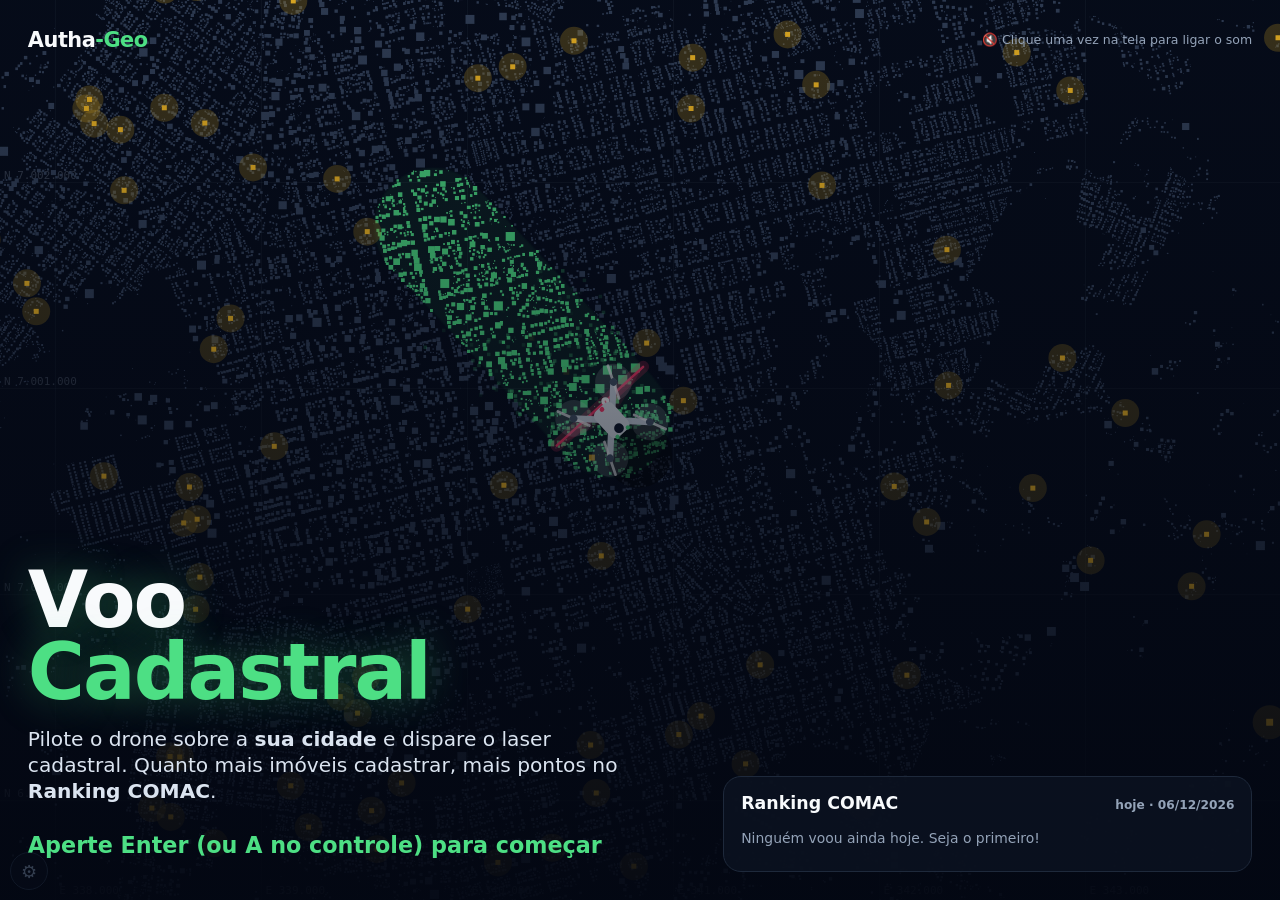
==== index.html @ e4751bc2 "Voo Cadastral: jogo de drone para a COMAC-SC 2026 Jogo de navegador (gamepad, teclado e toque) em qu" ====
<!doctype html>
<html lang="pt-BR">
<head>
<meta charset="utf-8">
<meta name="viewport" content="width=device-width, initial-scale=1, viewport-fit=cover, user-scalable=no">
<meta name="theme-color" content="#030712">
<title>Voo Cadastral · Autha-Geo</title>
<link rel="stylesheet" href="estilo.css">
</head>
<body>
<canvas id="tela"></canvas>

<!-- 1. tela inicial (com voo de demonstração ao fundo) -->
<section class="tela ativa" id="tela-inicio">
  <div class="inicio-topo">
    <div class="marca">Autha<span>-Geo</span></div>
    <div class="som-aviso" id="som-aviso">🔇 Clique uma vez na tela para ligar o som</div>
  </div>
  <div class="inicio-meio">
    <div>
      <h1 class="titulo-jogo">Voo<span>Cadastral</span></h1>
      <p class="sub-jogo">Pilote o drone sobre a <b>sua cidade</b> e dispare o laser cadastral. Quanto mais imóveis cadastrar, mais pontos no <b>Ranking COMAC</b>.</p>
      <div class="cta" id="cta-inicio">Aperte A para começar</div>
      <div class="premio" id="premio-inicio"></div>
    </div>
    <div class="ranking" id="ranking-inicio"></div>
  </div>
</section>

<!-- 2. escolher a cidade -->
<section class="tela vidro" id="tela-cidade">
  <div class="caixa">
    <h2>Qual é a sua cidade?</h2>
    <input class="busca" id="busca" placeholder="Digite o nome do município" autocomplete="off" spellcheck="false">
    <ul class="lista-cidades" id="lista-cidades"></ul>
    <div class="dica">Os 295 municípios de SC, com as edificações vistas por satélite. <span class="tecla">↑ ↓</span> escolhe · <span class="tecla">Enter</span> ou <span class="tecla">A</span> confirma · <span class="tecla">Esc</span> volta</div>
  </div>
</section>

<!-- 3. HUD do voo -->
<div id="hud">
  <div class="hud-topo">
    <div class="hud-bloco hud-esq">
      <div id="hud-cidade">—</div>
      <div class="hud-rot">imóveis cadastrados</div>
      <div class="hud-num verde" id="hud-imoveis">0</div>
      <div class="barra"><i id="hud-pct-barra" style="width:0%"></i></div>
      <div class="hud-rot" id="hud-pct">0% da área de voo</div>
    </div>
    <div class="hud-bloco bateria" id="hud-bateria">
      <div class="hud-rot">bateria</div>
      <div class="hud-num" id="hud-tempo">60</div>
      <div class="barra"><i id="hud-bateria-barra"></i></div>
    </div>
    <div class="hud-bloco hud-dir">
      <div class="hud-rot">pontos</div>
      <div class="hud-num" id="hud-pontos">0</div>
      <div id="hud-combo">COMBO ×2</div>
    </div>
  </div>
  <div id="hud-msg"><div class="m1"></div><div class="m2"></div><div class="m3"></div></div>
  <div id="hud-ajuda"></div>
  <div id="contagem"></div>
  <div class="hud-baixo"><div id="hud-coord"></div></div>
  <canvas id="minimapa" width="220" height="220"></canvas>
  <button id="btn-turbo">TURBO</button>
</div>
<div id="joy"><i></i></div>

<div id="pausa">
  <h2>Pausa</h2>
  <div class="botoes">
    <button class="btn btn-pri" data-acao="continuar">Continuar <span class="tecla">A</span></button>
    <button class="btn" data-acao="sair">Sair do voo <span class="tecla">B</span></button>
  </div>
</div>

<!-- 4. resultado -->
<section class="tela vidro" id="tela-fim">
  <div class="fim">
    <div>
      <h1 id="fim-titulo">Missão cumprida!</h1>
      <p class="resumo" id="fim-resumo"></p>
      <p class="piada" id="fim-piada"></p>
      <div class="placar" id="fim-placar"></div>
    </div>
    <div class="cartao-iptu" id="fim-iptu"></div>
    <div class="botoes">
      <button class="btn btn-pri" data-acao="ficha">Entrar no ranking e receber o relatório <span class="tecla">A</span></button>
      <button class="btn" data-acao="de-novo">Voar de novo <span class="tecla">Y</span></button>
      <button class="btn" data-acao="outra-cidade">Outra cidade <span class="tecla">X</span></button>
    </div>
  </div>
</section>

<!-- 5. ficha (ranking + relatório) -->
<section class="tela vidro" id="tela-ficha">
  <form class="ficha" id="ficha" autocomplete="off" onsubmit="return false">
    <h2>Ranking COMAC + relatório do IPTU</h2>
    <p class="sub" id="ficha-sub"></p>
    <p class="dica-equipe">Equipe: antes de salvar, peça também o contato do <u>tributos</u> e do <u>engenheiro</u> da prefeitura.</p>
    <div class="grade-ficha">
      <div class="campo" id="c-nome"><label>Nome (aparece no ranking) *</label><input id="f-nome" maxlength="40"></div>
      <div class="campo" id="c-whats"><label>WhatsApp * <small>com DDD</small></label><input id="f-whats" inputmode="tel" placeholder="(49) 99999-9999"></div>
      <div class="cheia"><span class="grupo-titulo">Cargo</span><div class="chips" id="f-cargo"></div></div>
      <div class="bloco"><span class="grupo-titulo">Contato do setor de tributos</span>
        <div class="campo"><input id="f-trib-nome" placeholder="Nome"></div>
        <div class="campo"><input id="f-trib-whats" placeholder="WhatsApp" inputmode="tel"></div></div>
      <div class="bloco"><span class="grupo-titulo">Contato do engenheiro</span>
        <div class="campo"><input id="f-eng-nome" placeholder="Nome"></div>
        <div class="campo"><input id="f-eng-whats" placeholder="WhatsApp" inputmode="tel"></div></div>
      <label class="consent" id="c-consent"><input type="checkbox" id="f-consent">
        <span>Autorizo a Autha a me enviar o relatório e a entrar em contato comigo e com os contatos acima sobre o Autha-Geo. Os dados ficam só com a Autha. *</span></label>
    </div>
    <div id="ficha-erro"></div>
    <div class="botoes">
      <button class="btn btn-pri" data-acao="salvar-ficha">Salvar e ver o ranking <span class="tecla">Enter</span></button>
      <button class="btn" data-acao="voltar-fim">Voltar <span class="tecla">Esc</span></button>
    </div>
  </form>
</section>

<!-- 6. ranking final -->
<section class="tela vidro" id="tela-ranking">
  <div class="final">
    <h2 id="final-titulo">Você está no ranking!</h2>
    <p id="final-texto"></p>
    <div class="ranking" id="ranking-final"></div>
    <div class="botoes"><button class="btn btn-pri" data-acao="inicio">Próximo piloto <span class="tecla">A</span></button></div>
  </div>
</section>

<div id="carregando">Carregando o mapa…</div>

<!-- painel da equipe: ⚙ ou Ctrl+E -->
<button id="btn-equipe" title="Área da equipe (Ctrl+E)">⚙</button>
<div id="equipe"><div class="equipe-caixa" id="equipe-caixa"></div></div>

<script src="dados/municipios.js"></script>
<script src="dados/iptu.js"></script>
<script src="jogo.js"></script>
</body>
</html>
---- estilo.css ----
:root {
  --fundo: #030712;
  --painel: #0b1220;
  --painel2: #111a2c;
  --linha: #1e293b;
  --verde: #4ddf84;
  --menta: #5cd7b3;
  --laser: #ff3b6b;
  --ouro: #fbbf24;
  --branco: #f8fafc;
  --cinza: #94a3b8;
  --cinza2: #64748b;
  --erro: #f87171;
  --raio: 18px;
  --u: clamp(10px, 1.05vmin + 0.35vw, 22px); /* unidade base: TV grande, celular pequeno */
}
* { box-sizing: border-box; }
html, body { margin: 0; height: 100%; background: var(--fundo); color: var(--branco); overflow: hidden;
  font-family: "Segoe UI", system-ui, -apple-system, Roboto, Arial, sans-serif; -webkit-tap-highlight-color: transparent; }
body { user-select: none; touch-action: none; }
input, select, button { font: inherit; }
b { font-weight: 800; }
.verde { color: var(--verde); }
.ouro { color: var(--ouro); }
.cinza { color: var(--cinza); }
.oculto { display: none !important; }

#tela { position: fixed; inset: 0; width: 100%; height: 100%; display: block; }

/* ---------- camadas de tela ---------- */
.tela { position: fixed; inset: 0; display: none; padding: calc(var(--u) * 2); overflow: auto; touch-action: pan-y; }
.tela.ativa { display: flex; }
.tela.centro { align-items: center; justify-content: center; }
.vidro { background: rgba(3, 7, 18, 0.78); backdrop-filter: blur(6px); }

.marca { font-weight: 900; font-size: calc(var(--u) * 1.5); letter-spacing: -0.5px; }
.marca span { color: var(--verde); }

.btn { border: 2px solid var(--linha); background: var(--painel2); color: var(--branco); border-radius: 999px;
  padding: calc(var(--u) * 0.75) calc(var(--u) * 1.6); font-size: calc(var(--u) * 1.15); font-weight: 700; cursor: pointer;
  display: inline-flex; align-items: center; gap: 0.6em; transition: transform .12s, border-color .12s, background .12s; }
.btn:hover, .btn.foco { border-color: var(--verde); transform: translateY(-2px); }
.btn.foco { box-shadow: 0 0 0 4px rgba(77, 223, 132, .35); }
.btn-pri { background: var(--verde); border-color: var(--verde); color: #04120a; }
.btn-pri:hover, .btn-pri.foco { background: #6ff0a0; }
.btn small, .tecla { font-size: .72em; font-weight: 800; border-radius: 6px; padding: .1em .45em; background: rgba(0,0,0,.25); }
.btn:not(.btn-pri) .tecla { background: rgba(255,255,255,.08); }
.botoes { display: flex; flex-wrap: wrap; gap: var(--u); justify-content: center; }

/* ---------- início ---------- */
#tela-inicio { flex-direction: column; justify-content: space-between; background: linear-gradient(180deg, rgba(3,7,18,.15), rgba(3,7,18,.55) 55%, rgba(3,7,18,.92)); }
.inicio-topo { display: flex; justify-content: space-between; align-items: center; }
.inicio-meio { display: grid; grid-template-columns: 1.25fr 1fr; gap: calc(var(--u) * 2.5); align-items: end; }
.titulo-jogo { font-size: calc(var(--u) * 5.6); font-weight: 900; line-height: .92; letter-spacing: -2px; margin: 0;
  text-shadow: 0 0 40px rgba(77,223,132,.35); }
.titulo-jogo span { color: var(--verde); display: block; }
.sub-jogo { font-size: calc(var(--u) * 1.45); color: #dbe4f0; max-width: 30em; margin: calc(var(--u) * 1.2) 0 calc(var(--u) * 2); line-height: 1.3; }
.cta { font-size: calc(var(--u) * 1.6); font-weight: 800; color: var(--verde); animation: pulsa 1.4s ease-in-out infinite; }
@keyframes pulsa { 50% { opacity: .45; } }
.premio { margin-top: var(--u); font-size: calc(var(--u) * 1.1); color: var(--ouro); font-weight: 700; }
.som-aviso { font-size: calc(var(--u) * .9); color: var(--cinza); }

.ranking { background: rgba(11, 18, 32, .86); border: 1px solid var(--linha); border-radius: var(--raio); padding: calc(var(--u) * 1.2); }
.ranking h3 { margin: 0 0 calc(var(--u) * .6); font-size: calc(var(--u) * 1.25); display: flex; justify-content: space-between; align-items: baseline; }
.ranking h3 small { color: var(--cinza); font-weight: 600; font-size: .7em; }
.ranking ol { list-style: none; margin: 0; padding: 0; }
.ranking li { display: grid; grid-template-columns: 2.2em 1fr auto; gap: .6em; align-items: center; padding: .42em .2em;
  border-top: 1px solid var(--linha); font-size: calc(var(--u) * 1.02); }
.ranking li:first-child { border-top: 0; }
.ranking li .pos { font-weight: 900; color: var(--cinza); text-align: center; }
.ranking li:nth-child(1) .pos { color: var(--ouro); }
.ranking li .quem b { display: block; white-space: nowrap; overflow: hidden; text-overflow: ellipsis; }
.ranking li .quem small { color: var(--cinza); }
.ranking li .pts { font-weight: 900; color: var(--verde); font-variant-numeric: tabular-nums; }
.ranking li.eu { background: rgba(77,223,132,.12); border-radius: 10px; }
.ranking .vazio { color: var(--cinza); font-size: calc(var(--u) * 1); padding: .6em 0; }

/* ---------- escolher cidade ---------- */
#tela-cidade { flex-direction: column; align-items: center; justify-content: flex-start; padding-top: 8vh; }
.caixa { width: min(100%, 52em); background: rgba(11, 18, 32, .92); border: 1px solid var(--linha); border-radius: var(--raio);
  padding: calc(var(--u) * 1.8); }
.caixa h2 { margin: 0 0 var(--u); font-size: calc(var(--u) * 2.2); }
.busca { width: 100%; font-size: calc(var(--u) * 1.8); padding: .45em .7em; border-radius: 14px; border: 2px solid var(--verde);
  background: var(--fundo); color: var(--branco); outline: none; }
.lista-cidades { list-style: none; padding: 0; margin: var(--u) 0 0; }
.lista-cidades li { display: flex; justify-content: space-between; align-items: center; gap: 1em; padding: .55em .8em; border-radius: 12px;
  font-size: calc(var(--u) * 1.35); cursor: pointer; }
.lista-cidades li small { color: var(--cinza); font-size: .72em; }
.lista-cidades li.foco, .lista-cidades li:hover { background: rgba(77, 223, 132, .16); }
.lista-cidades li.foco { outline: 2px solid var(--verde); }
.dica { color: var(--cinza); font-size: calc(var(--u) * .95); margin-top: var(--u); }

/* ---------- HUD do voo ---------- */
#hud { position: fixed; inset: 0; pointer-events: none; display: none; }
#hud.ativo { display: block; }
.hud-topo { position: absolute; top: calc(var(--u) * .8); left: calc(var(--u) * .8); right: calc(var(--u) * .8);
  display: grid; grid-template-columns: 1fr auto 1fr; gap: var(--u); align-items: start; }
.hud-bloco { background: rgba(3, 7, 18, .72); border: 1px solid rgba(148,163,184,.18); border-radius: 14px; padding: .45em .8em; backdrop-filter: blur(4px); }
.hud-rot { font-size: calc(var(--u) * .78); color: var(--cinza); text-transform: uppercase; letter-spacing: .08em; font-weight: 700; }
.hud-num { font-size: calc(var(--u) * 2.1); font-weight: 900; font-variant-numeric: tabular-nums; line-height: 1.05; }
#hud-cidade { font-size: calc(var(--u) * 1.3); font-weight: 900; }
.hud-esq { justify-self: start; }
.hud-dir { justify-self: end; text-align: right; }
.bateria { justify-self: center; min-width: calc(var(--u) * 15); text-align: center; }
.barra { height: calc(var(--u) * .7); border-radius: 99px; background: rgba(148,163,184,.18); overflow: hidden; margin-top: .3em; }
.barra i { display: block; height: 100%; width: 100%; background: var(--verde); border-radius: 99px; transition: width .2s linear, background .3s; }
.bateria.baixa .barra i { background: var(--erro); }
.bateria.baixa .hud-num { color: var(--erro); animation: pulsa .5s infinite; }
#hud-combo { margin-top: .4em; font-size: calc(var(--u) * 1.5); font-weight: 900; color: var(--ouro); opacity: 0; transition: opacity .2s; }
#hud-combo.on { opacity: 1; }
.hud-baixo { position: absolute; left: calc(var(--u) * .8); bottom: calc(var(--u) * .8); }
#hud-coord { font-family: Consolas, "Cascadia Mono", monospace; font-size: calc(var(--u) * .8); color: var(--cinza); background: rgba(3,7,18,.6);
  padding: .3em .6em; border-radius: 8px; }
#hud-coord b { color: var(--verde); }
#minimapa { position: absolute; right: calc(var(--u) * .8); bottom: calc(var(--u) * .8); width: calc(var(--u) * 11); height: calc(var(--u) * 11);
  border-radius: 12px; border: 1px solid rgba(148,163,184,.3); background: rgba(3,7,18,.75); }
#hud-msg { position: absolute; left: 50%; top: 22%; transform: translate(-50%, -50%) scale(.9); text-align: center; opacity: 0;
  transition: opacity .25s, transform .25s; width: min(92vw, 34em); }
#hud-msg.on { opacity: 1; transform: translate(-50%, -50%) scale(1); }
#hud-msg .m1 { font-size: calc(var(--u) * 2.6); font-weight: 900; color: var(--verde); text-shadow: 0 0 30px rgba(77,223,132,.6), 0 2px 0 #000; }
#hud-msg .m2 { font-size: calc(var(--u) * 1.3); font-weight: 700; text-shadow: 0 2px 6px #000; margin-top: .2em; }
#hud-msg .m3 { display: inline-block; margin-top: .5em; font-size: calc(var(--u) * 1.2); font-weight: 900; color: #04120a; background: var(--ouro);
  padding: .2em .8em; border-radius: 99px; }
#hud-msg .m3:empty { display: none; }
#hud-ajuda { position: absolute; left: 50%; bottom: 14%; transform: translateX(-50%); font-size: calc(var(--u) * 1.15); font-weight: 700;
  background: rgba(3,7,18,.8); padding: .5em 1.1em; border-radius: 99px; border: 1px solid var(--linha); transition: opacity .5s; white-space: nowrap; }
#hud-ajuda.some { opacity: 0; }
#contagem { position: absolute; inset: 0; display: flex; align-items: center; justify-content: center; font-size: calc(var(--u) * 10);
  font-weight: 900; color: var(--verde); text-shadow: 0 0 50px rgba(77,223,132,.7); }

/* controles de toque */
#joy { position: fixed; width: 130px; height: 130px; margin: -65px 0 0 -65px; border-radius: 50%; border: 2px solid rgba(248,250,252,.35);
  background: rgba(248,250,252,.06); pointer-events: none; display: none; }
#joy i { position: absolute; left: 50%; top: 50%; width: 58px; height: 58px; margin: -29px 0 0 -29px; border-radius: 50%; background: rgba(77,223,132,.75); }
#btn-turbo { position: fixed; right: calc(var(--u) * 1.2); bottom: calc(var(--u) * 13); width: 88px; height: 88px; border-radius: 50%;
  border: 3px solid var(--ouro); background: rgba(251,191,36,.18); color: var(--ouro); font-weight: 900; font-size: 15px; display: none; pointer-events: auto; }
body.toque #hud.ativo #btn-turbo { display: block; }

/* pausa */
#pausa { position: fixed; inset: 0; display: none; align-items: center; justify-content: center; flex-direction: column; gap: calc(var(--u) * 1.5);
  background: rgba(3,7,18,.8); }
#pausa.ativo { display: flex; }
#pausa h2 { font-size: calc(var(--u) * 3.5); margin: 0; }

/* ---------- fim ---------- */
#tela-fim, #tela-ficha, #tela-ranking { align-items: flex-start; justify-content: center; }
.fim { width: min(100%, 92em); display: grid; grid-template-columns: 1fr 1fr; gap: calc(var(--u) * 1.6); margin: auto 0; }
.fim h1 { font-size: calc(var(--u) * 3.6); margin: 0; line-height: 1; letter-spacing: -1px; }
.fim .resumo { font-size: calc(var(--u) * 1.5); margin: calc(var(--u) * .8) 0 calc(var(--u) * 1.2); line-height: 1.3; }
.fim .piada { color: var(--cinza); font-size: calc(var(--u) * 1.05); margin: 0 0 var(--u); }
.placar { display: grid; grid-template-columns: repeat(2, 1fr); gap: var(--u); }
.placar div { background: var(--painel); border: 1px solid var(--linha); border-radius: var(--raio); padding: calc(var(--u) * .9) var(--u); }
.placar b { display: block; font-size: calc(var(--u) * 2.3); color: var(--verde); font-variant-numeric: tabular-nums; line-height: 1.1; }
.placar span { color: var(--cinza); font-size: calc(var(--u) * .95); }
.cartao-iptu { background: linear-gradient(160deg, #0d1a2e, #0b1220 60%); border: 1px solid #23406a; border-radius: var(--raio); padding: calc(var(--u) * 1.4); }
.cartao-iptu .chip { display: inline-block; font-size: calc(var(--u) * .8); font-weight: 800; letter-spacing: .08em; color: var(--verde);
  border: 2px solid var(--verde); border-radius: 99px; padding: .2em .8em; }
.cartao-iptu h2 { margin: .5em 0 .3em; font-size: calc(var(--u) * 1.9); }
.linha-iptu { display: flex; justify-content: space-between; gap: 1em; padding: .5em 0; border-top: 1px solid var(--linha); font-size: calc(var(--u) * 1.15); }
.linha-iptu b { font-variant-numeric: tabular-nums; text-align: right; }
.ganho { margin-top: var(--u); background: rgba(77,223,132,.1); border: 1px solid rgba(77,223,132,.4); border-radius: 14px; padding: var(--u); }
.ganho .valor { font-size: calc(var(--u) * 2.4); font-weight: 900; color: var(--verde); line-height: 1.1; }
.ganho p { margin: .3em 0 0; font-size: calc(var(--u) * 1.02); color: #dbe4f0; }
.nota { font-size: calc(var(--u) * .78); color: var(--cinza2); margin-top: var(--u); line-height: 1.35; }
.fim .botoes { grid-column: 1 / -1; justify-content: flex-start; }

/* ---------- ficha ---------- */
.ficha { width: min(100%, 60em); margin: auto 0; }
.ficha h2 { font-size: calc(var(--u) * 2); margin: 0 0 .3em; }
.ficha .sub { color: #dbe4f0; font-size: calc(var(--u) * 1.15); margin: 0 0 var(--u); }
.dica-equipe { background: rgba(251,191,36,.1); border: 1px solid rgba(251,191,36,.35); color: #fde68a; border-radius: 12px; padding: .6em .9em;
  font-size: calc(var(--u) * .95); }
.grade-ficha { display: grid; grid-template-columns: 1fr 1fr; gap: calc(var(--u) * .9); margin-top: var(--u); }
.campo label, .grupo-titulo { display: block; font-size: calc(var(--u) * .95); color: var(--cinza); font-weight: 700; margin-bottom: .3em; }
.campo input { width: 100%; font-size: calc(var(--u) * 1.25); padding: .5em .7em; border-radius: 12px; border: 2px solid var(--linha);
  background: var(--fundo); color: var(--branco); outline: none; }
.campo input:focus { border-color: var(--verde); }
.campo.erro input { border-color: var(--erro); }
.cheia { grid-column: 1 / -1; }
.chips { display: flex; flex-wrap: wrap; gap: .5em; }
.chips button { border: 2px solid var(--linha); background: var(--painel2); color: var(--branco); border-radius: 99px; padding: .4em 1em;
  font-size: calc(var(--u) * 1); font-weight: 700; cursor: pointer; }
.chips button.marcado { border-color: var(--verde); background: rgba(77,223,132,.18); }
.bloco { display: grid; grid-template-columns: 1fr 1fr; gap: .5em; }
.bloco .grupo-titulo { grid-column: 1 / -1; margin: 0; }
.consent { grid-column: 1 / -1; display: flex; gap: 12px; align-items: flex-start; font-size: calc(var(--u) * 1); cursor: pointer; }
.consent input { width: 26px; height: 26px; accent-color: var(--verde); flex: none; margin-top: 2px; }
.consent.erro { color: var(--erro); }
#ficha-erro { color: var(--erro); font-weight: 700; min-height: 1.4em; font-size: calc(var(--u) * 1); }
.ficha .botoes { justify-content: flex-start; margin-top: calc(var(--u) * .6); }

/* ---------- ranking (depois da ficha) ---------- */
.final { width: min(100%, 44em); margin: auto 0; text-align: center; }
.final h2 { font-size: calc(var(--u) * 2.6); margin: 0 0 .2em; }
.final p { font-size: calc(var(--u) * 1.2); color: #dbe4f0; }
.final .ranking { text-align: left; margin: calc(var(--u) * 1.2) 0; }

/* ---------- painel da equipe ---------- */
#btn-equipe { position: fixed; left: 10px; bottom: 10px; width: 38px; height: 38px; border-radius: 50%; border: 1px solid var(--linha);
  background: rgba(11,18,32,.6); color: var(--cinza2); font-size: 18px; cursor: pointer; z-index: 5; opacity: .5; }
#btn-equipe:hover { opacity: 1; }
#equipe { position: fixed; inset: 0; display: none; align-items: center; justify-content: center; background: rgba(0,0,0,.6); z-index: 10; touch-action: auto; }
#equipe.ativo { display: flex; }
.equipe-caixa { width: min(96vw, 60em); max-height: 92vh; overflow: auto; background: var(--painel); border: 1px solid var(--linha); border-radius: var(--raio);
  padding: 24px; font-size: 16px; user-select: text; }
.equipe-caixa h2 { margin: 0 0 12px; font-size: 24px; }
.equipe-caixa h3 { margin: 18px 0 8px; font-size: 17px; color: var(--cinza); }
.equipe-caixa .linha { display: flex; flex-wrap: wrap; gap: 8px; align-items: center; }
.equipe-caixa .btn { font-size: 15px; padding: 8px 16px; }
.equipe-caixa .btn.marcado { border-color: var(--verde); background: rgba(77,223,132,.18); }
.equipe-caixa input[type=text] { font-size: 16px; padding: 8px 12px; border-radius: 10px; border: 1px solid var(--linha); background: var(--fundo); color: var(--branco); width: 100%; }
.numeros { display: grid; grid-template-columns: repeat(4, 1fr); gap: 8px; }
.numeros div { background: var(--painel2); border-radius: 12px; padding: 10px; }
.numeros b { display: block; font-size: 26px; color: var(--verde); }
.numeros span { color: var(--cinza); font-size: 13px; }
.equipe-caixa table { width: 100%; border-collapse: collapse; font-size: 14px; }
.equipe-caixa td, .equipe-caixa th { border-top: 1px solid var(--linha); padding: 6px; text-align: left; }
.equipe-caixa th { color: var(--cinza); font-weight: 700; }
.equipe-caixa a { color: var(--verde); }

#carregando { position: fixed; inset: 0; display: none; align-items: center; justify-content: center; font-size: calc(var(--u) * 1.8); font-weight: 800;
  background: rgba(3,7,18,.85); z-index: 8; }
#carregando.ativo { display: flex; }

/* ---------- telas estreitas (celular / tablet em pé) ---------- */
@media (max-aspect-ratio: 1/1), (max-width: 760px) {
  :root { --u: clamp(9px, 2.4vmin + .4vw, 18px); }
  .inicio-meio, .fim, .grade-ficha { grid-template-columns: 1fr; }
  .titulo-jogo { font-size: calc(var(--u) * 4.2); }
  .hud-topo { grid-template-columns: 1fr 1fr; }
  .bateria { grid-column: 1 / -1; grid-row: 1; justify-self: stretch; min-width: 0; }
  .hud-num { font-size: calc(var(--u) * 1.7); }
  #minimapa { width: calc(var(--u) * 8); height: calc(var(--u) * 8); top: auto; }
  #hud-coord { display: none; }
  #hud-ajuda { white-space: normal; text-align: center; width: 90vw; }
  #hud-msg { top: 44%; }
  #hud-msg .m1 { font-size: calc(var(--u) * 2); }
  #hud-msg .m2 { font-size: calc(var(--u) * 1.1); }
  .bloco { grid-template-columns: 1fr; }
  .numeros { grid-template-columns: repeat(2, 1fr); }
}
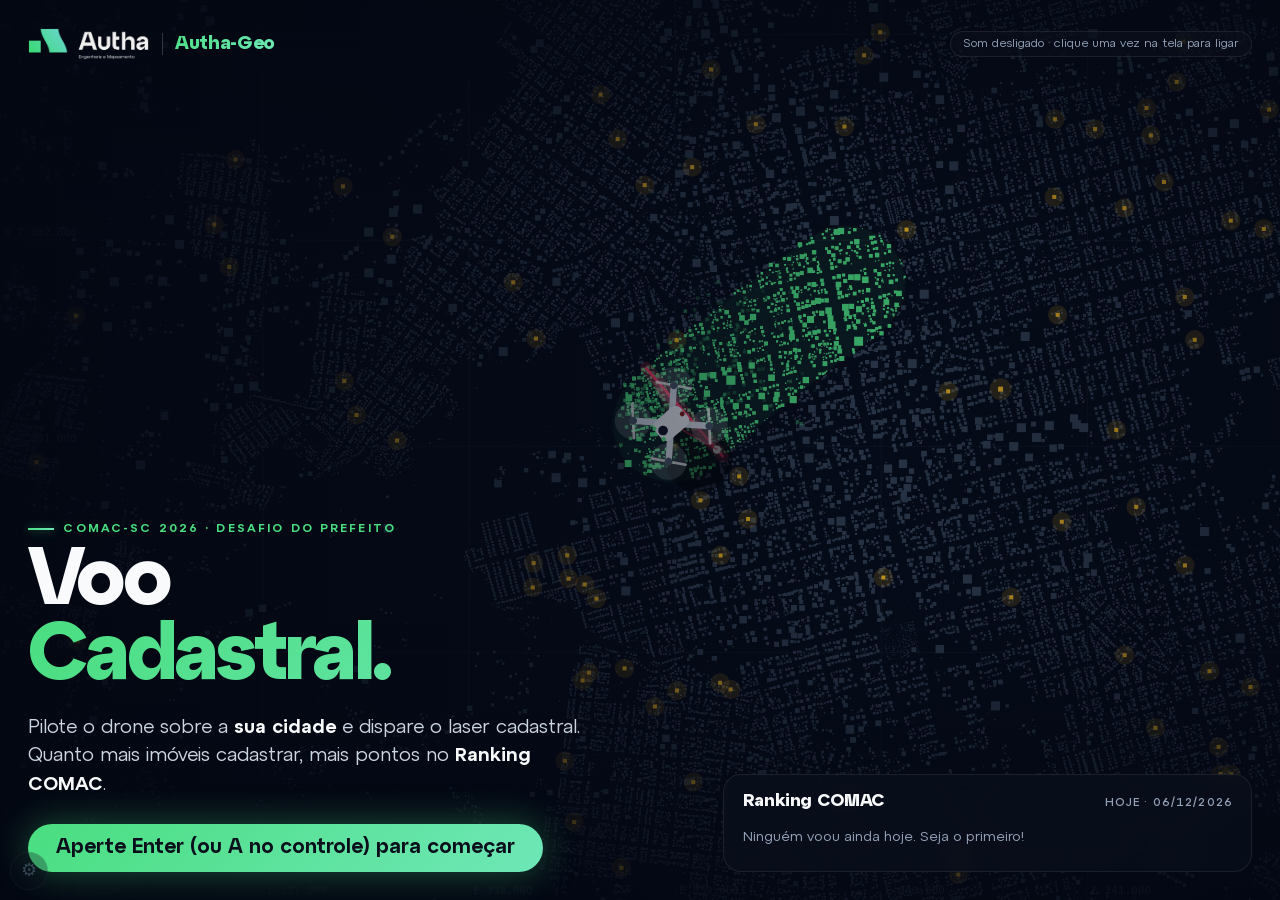
==== commit 9e70c3f4: "Casos reais de recadastramento e identidade visual da Autha - relatório e tela final com os casos de" ====
--- a/index.html
+++ b/index.html
@@ -5,6 +5,7 @@
 <meta name="viewport" content="width=device-width, initial-scale=1, viewport-fit=cover, user-scalable=no">
 <meta name="theme-color" content="#030712">
 <title>Voo Cadastral · Autha-Geo</title>
+<link rel="icon" href="marca/icone-autha.png">
 <link rel="stylesheet" href="estilo.css">
 </head>
 <body>
@@ -13,12 +14,13 @@
 <!-- 1. tela inicial (com voo de demonstração ao fundo) -->
 <section class="tela ativa" id="tela-inicio">
   <div class="inicio-topo">
-    <div class="marca">Autha<span>-Geo</span></div>
-    <div class="som-aviso" id="som-aviso">🔇 Clique uma vez na tela para ligar o som</div>
+    <div class="marca"><img src="marca/logo-autha-branco.png" alt="Autha"><span class="produto grad">Autha-Geo</span></div>
+    <div class="som-aviso" id="som-aviso">Som desligado · clique uma vez na tela para ligar</div>
   </div>
   <div class="inicio-meio">
     <div>
-      <h1 class="titulo-jogo">Voo<span>Cadastral</span></h1>
+      <div class="sobre">COMAC-SC 2026 · desafio do prefeito</div>
+      <h1 class="titulo-jogo">Voo<span class="grad">Cadastral.</span></h1>
       <p class="sub-jogo">Pilote o drone sobre a <b>sua cidade</b> e dispare o laser cadastral. Quanto mais imóveis cadastrar, mais pontos no <b>Ranking COMAC</b>.</p>
       <div class="cta" id="cta-inicio">Aperte A para começar</div>
       <div class="premio" id="premio-inicio"></div>
@@ -30,6 +32,7 @@
 <!-- 2. escolher a cidade -->
 <section class="tela vidro" id="tela-cidade">
   <div class="caixa">
+    <div class="sobre">Passo 1 de 2</div>
     <h2>Qual é a sua cidade?</h2>
     <input class="busca" id="busca" placeholder="Digite o nome do município" autocomplete="off" spellcheck="false">
     <ul class="lista-cidades" id="lista-cidades"></ul>
@@ -41,6 +44,7 @@
 <div id="hud">
   <div class="hud-topo">
     <div class="hud-bloco hud-esq">
+      <div class="hud-marca"><img src="marca/icone-autha.png" alt="">Autha-Geo · voo cadastral</div>
       <div id="hud-cidade">—</div>
       <div class="hud-rot">imóveis cadastrados</div>
       <div class="hud-num verde" id="hud-imoveis">0</div>
@@ -78,7 +82,9 @@
 <!-- 4. resultado -->
 <section class="tela vidro" id="tela-fim">
   <div class="fim">
+    <div class="marca peq"><img src="marca/logo-autha-branco.png" alt="Autha"><span class="produto grad">Autha-Geo</span></div>
     <div>
+      <div class="sobre">Resultado do voo</div>
       <h1 id="fim-titulo">Missão cumprida!</h1>
       <p class="resumo" id="fim-resumo"></p>
       <p class="piada" id="fim-piada"></p>
@@ -96,6 +102,9 @@
 <!-- 5. ficha (ranking + relatório) -->
 <section class="tela vidro" id="tela-ficha">
   <form class="ficha" id="ficha" autocomplete="off" onsubmit="return false">
+    <div class="marca peq"><img src="marca/logo-autha-branco.png" alt="Autha"><span class="produto grad">Autha-Geo</span></div>
+    <div class="filete"></div>
+    <div class="sobre">Passo final</div>
     <h2>Ranking COMAC + relatório do IPTU</h2>
     <p class="sub" id="ficha-sub"></p>
     <p class="dica-equipe">Equipe: antes de salvar, peça também o contato do <u>tributos</u> e do <u>engenheiro</u> da prefeitura.</p>
@@ -123,6 +132,7 @@
 <!-- 6. ranking final -->
 <section class="tela vidro" id="tela-ranking">
   <div class="final">
+    <div class="marca"><img src="marca/logo-autha-branco.png" alt="Autha"><span class="produto grad">Autha-Geo</span></div>
     <h2 id="final-titulo">Você está no ranking!</h2>
     <p id="final-texto"></p>
     <div class="ranking" id="ranking-final"></div>
--- a/estilo.css
+++ b/estilo.css
@@ -1,236 +1,292 @@
+/* Identidade Autha, regime digital escuro ("Cinematic Dark Tech" do site autha.eng.br):
+   fundo #030712, verde #4ADE80 → menta #6EE7B7, Atyp Display nos títulos e números, Atyp Text no corpo. */
+@font-face { font-family: "Atyp Display"; font-weight: 500; src: url("marca/fontes/AtypDisplay-Medium.woff2") format("woff2"); }
+@font-face { font-family: "Atyp Display"; font-weight: 600; src: url("marca/fontes/AtypDisplay-Semibold.woff2") format("woff2"); }
+@font-face { font-family: "Atyp Display"; font-weight: 700; src: url("marca/fontes/AtypDisplay-Bold.woff2") format("woff2"); }
+@font-face { font-family: "Atyp Text"; font-weight: 400; src: url("marca/fontes/AtypText-Regular.woff2") format("woff2"); }
+@font-face { font-family: "Atyp Text"; font-weight: 500; src: url("marca/fontes/AtypText-Medium.woff2") format("woff2"); }
+@font-face { font-family: "Atyp Text"; font-weight: 600; src: url("marca/fontes/AtypText-Semibold.woff2") format("woff2"); }
+
 :root {
   --fundo: #030712;
-  --painel: #0b1220;
-  --painel2: #111a2c;
-  --linha: #1e293b;
-  --verde: #4ddf84;
-  --menta: #5cd7b3;
+  --fundo2: #0A0F1C;
+  --painel: rgba(10, 15, 28, .78);
+  --painel-cheio: #0F172A;
+  --painel2: #1E293B;
+  --linha: rgba(255, 255, 255, .08);
+  --linha-verde: rgba(74, 222, 128, .28);
+  --verde: #4ADE80;
+  --menta: #6EE7B7;
+  --grad: linear-gradient(135deg, #4ADE80 0%, #6EE7B7 100%);
+  --sobre-verde: #0A0F1C;
   --laser: #ff3b6b;
-  --ouro: #fbbf24;
-  --branco: #f8fafc;
-  --cinza: #94a3b8;
-  --cinza2: #64748b;
+  --ouro: #FBBF24;
+  --branco: #F8FAFC;
+  --cinza: #94A3B8;
+  --cinza2: #64748B;
   --erro: #f87171;
   --raio: 18px;
+  --brilho: 0 0 24px rgba(74, 222, 128, .22);
+  --display: "Atyp Display", "Segoe UI", system-ui, sans-serif;
+  --texto: "Atyp Text", "Segoe UI", system-ui, sans-serif;
   --u: clamp(10px, 1.05vmin + 0.35vw, 22px); /* unidade base: TV grande, celular pequeno */
 }
 * { box-sizing: border-box; }
 html, body { margin: 0; height: 100%; background: var(--fundo); color: var(--branco); overflow: hidden;
-  font-family: "Segoe UI", system-ui, -apple-system, Roboto, Arial, sans-serif; -webkit-tap-highlight-color: transparent; }
+  font-family: var(--texto); -webkit-tap-highlight-color: transparent; }
 body { user-select: none; touch-action: none; }
 input, select, button { font: inherit; }
-b { font-weight: 800; }
+b { font-weight: 600; }
+h1, h2, h3, .hud-num, .btn, .placar b, .valor { font-family: var(--display); }
 .verde { color: var(--verde); }
 .ouro { color: var(--ouro); }
 .cinza { color: var(--cinza); }
 .oculto { display: none !important; }
+.grad { background: var(--grad); -webkit-background-clip: text; background-clip: text; color: transparent; }
 
 #tela { position: fixed; inset: 0; width: 100%; height: 100%; display: block; }
+
+/* ---------- marca: logo Autha + "Autha-Geo" ---------- */
+.marca { display: flex; align-items: center; gap: calc(var(--u) * .9); }
+.marca img { height: calc(var(--u) * 2.3); width: auto; display: block; }
+.marca .produto { white-space: nowrap; font-family: var(--display); font-weight: 700; font-size: calc(var(--u) * 1.35); letter-spacing: -.02em;
+  padding-left: calc(var(--u) * .9); border-left: 1px solid rgba(255,255,255,.18); line-height: 1.2; }
+.marca.peq img { height: calc(var(--u) * 1.6); }
+.marca.peq .produto { font-size: calc(var(--u) * 1); }
+.sobre { font-family: var(--texto); font-weight: 600; font-size: calc(var(--u) * .85); letter-spacing: .18em; text-transform: uppercase;
+  color: var(--verde); display: inline-flex; align-items: center; gap: .8em; }
+.sobre::before { content: ""; width: 2.2em; height: 2px; background: var(--grad); box-shadow: 0 0 10px rgba(74,222,128,.6); }
+.filete { height: 2px; background: linear-gradient(90deg, var(--verde) 0 calc(var(--u) * 6), rgba(255,255,255,.1) calc(var(--u) * 6)); margin: calc(var(--u) * .9) 0 calc(var(--u) * 1.2); }
 
 /* ---------- camadas de tela ---------- */
 .tela { position: fixed; inset: 0; display: none; padding: calc(var(--u) * 2); overflow: auto; touch-action: pan-y; }
 .tela.ativa { display: flex; }
-.tela.centro { align-items: center; justify-content: center; }
-.vidro { background: rgba(3, 7, 18, 0.78); backdrop-filter: blur(6px); }
-
-.marca { font-weight: 900; font-size: calc(var(--u) * 1.5); letter-spacing: -0.5px; }
-.marca span { color: var(--verde); }
-
-.btn { border: 2px solid var(--linha); background: var(--painel2); color: var(--branco); border-radius: 999px;
-  padding: calc(var(--u) * 0.75) calc(var(--u) * 1.6); font-size: calc(var(--u) * 1.15); font-weight: 700; cursor: pointer;
-  display: inline-flex; align-items: center; gap: 0.6em; transition: transform .12s, border-color .12s, background .12s; }
+.vidro { background: rgba(3, 7, 18, .8); backdrop-filter: blur(8px); }
+.vidro::before { content: ""; position: fixed; inset: 0; pointer-events: none;
+  background: radial-gradient(circle, rgba(74,222,128,.06) 1px, transparent 1px) 0 0 / 32px 32px,
+              radial-gradient(ellipse at 85% 30%, rgba(74,222,128,.08) 0%, transparent 55%); }
+.vidro > * { position: relative; }
+
+.btn { border: 1px solid rgba(255,255,255,.12); background: rgba(15,23,42,.85); color: var(--branco); border-radius: 999px;
+  padding: calc(var(--u) * .8) calc(var(--u) * 1.7); font-size: calc(var(--u) * 1.12); font-weight: 600; cursor: pointer; letter-spacing: -.01em;
+  display: inline-flex; align-items: center; gap: .6em; transition: transform .12s, border-color .12s, box-shadow .12s, filter .12s; }
 .btn:hover, .btn.foco { border-color: var(--verde); transform: translateY(-2px); }
-.btn.foco { box-shadow: 0 0 0 4px rgba(77, 223, 132, .35); }
-.btn-pri { background: var(--verde); border-color: var(--verde); color: #04120a; }
-.btn-pri:hover, .btn-pri.foco { background: #6ff0a0; }
-.btn small, .tecla { font-size: .72em; font-weight: 800; border-radius: 6px; padding: .1em .45em; background: rgba(0,0,0,.25); }
+.btn.foco { box-shadow: 0 0 0 3px rgba(74, 222, 128, .35); }
+.btn-pri { background: var(--grad); border-color: transparent; color: var(--sobre-verde); box-shadow: var(--brilho); }
+.btn-pri:hover, .btn-pri.foco { filter: brightness(1.08); box-shadow: 0 0 0 3px rgba(110,231,183,.45), 0 0 36px rgba(74,222,128,.4); }
+.tecla { font-family: var(--texto); font-size: .7em; font-weight: 600; border-radius: 6px; padding: .12em .45em; background: rgba(10,15,28,.18); }
 .btn:not(.btn-pri) .tecla { background: rgba(255,255,255,.08); }
 .botoes { display: flex; flex-wrap: wrap; gap: var(--u); justify-content: center; }
 
 /* ---------- início ---------- */
-#tela-inicio { flex-direction: column; justify-content: space-between; background: linear-gradient(180deg, rgba(3,7,18,.15), rgba(3,7,18,.55) 55%, rgba(3,7,18,.92)); }
+#tela-inicio { flex-direction: column; justify-content: space-between;
+  background: linear-gradient(90deg, rgba(3,7,18,.9) 0%, rgba(3,7,18,.55) 42%, rgba(3,7,18,.25) 68%, rgba(3,7,18,.5) 100%),
+              linear-gradient(0deg, rgba(3,7,18,.7) 0%, transparent 35%, transparent 75%, rgba(3,7,18,.6) 100%); }
 .inicio-topo { display: flex; justify-content: space-between; align-items: center; }
 .inicio-meio { display: grid; grid-template-columns: 1.25fr 1fr; gap: calc(var(--u) * 2.5); align-items: end; }
-.titulo-jogo { font-size: calc(var(--u) * 5.6); font-weight: 900; line-height: .92; letter-spacing: -2px; margin: 0;
-  text-shadow: 0 0 40px rgba(77,223,132,.35); }
-.titulo-jogo span { color: var(--verde); display: block; }
-.sub-jogo { font-size: calc(var(--u) * 1.45); color: #dbe4f0; max-width: 30em; margin: calc(var(--u) * 1.2) 0 calc(var(--u) * 2); line-height: 1.3; }
-.cta { font-size: calc(var(--u) * 1.6); font-weight: 800; color: var(--verde); animation: pulsa 1.4s ease-in-out infinite; }
-@keyframes pulsa { 50% { opacity: .45; } }
-.premio { margin-top: var(--u); font-size: calc(var(--u) * 1.1); color: var(--ouro); font-weight: 700; }
-.som-aviso { font-size: calc(var(--u) * .9); color: var(--cinza); }
-
-.ranking { background: rgba(11, 18, 32, .86); border: 1px solid var(--linha); border-radius: var(--raio); padding: calc(var(--u) * 1.2); }
-.ranking h3 { margin: 0 0 calc(var(--u) * .6); font-size: calc(var(--u) * 1.25); display: flex; justify-content: space-between; align-items: baseline; }
-.ranking h3 small { color: var(--cinza); font-weight: 600; font-size: .7em; }
+.titulo-jogo { font-size: calc(var(--u) * 5.8); font-weight: 700; line-height: .92; letter-spacing: -.045em; margin: calc(var(--u) * .7) 0 0; }
+.titulo-jogo span { display: block; padding-bottom: .06em; }
+.sub-jogo { font-size: calc(var(--u) * 1.35); color: #cbd5e1; max-width: 30em; margin: calc(var(--u) * 1.1) 0 calc(var(--u) * 1.8); line-height: 1.5; }
+.sub-jogo b { color: var(--branco); }
+.cta { display: inline-flex; align-items: center; gap: .7em; font-family: var(--display); font-size: calc(var(--u) * 1.45); font-weight: 600;
+  color: var(--sobre-verde); background: var(--grad); padding: .6em 1.4em; border-radius: 999px; box-shadow: 0 0 36px rgba(74,222,128,.35);
+  animation: pulsa 1.6s ease-in-out infinite; }
+@keyframes pulsa { 50% { box-shadow: 0 0 10px rgba(74,222,128,.15); transform: scale(.985); } }
+.premio { margin-top: calc(var(--u) * 1.2); font-size: calc(var(--u) * 1.05); color: var(--branco); display: flex; align-items: center; gap: .6em; }
+.premio:empty { display: none; }
+.premio::before { content: "PRÊMIO DO DIA"; font-size: .72em; font-weight: 600; letter-spacing: .14em; color: #1a1205; background: var(--ouro);
+  border-radius: 99px; padding: .25em .8em; }
+.som-aviso { font-size: calc(var(--u) * .85); color: var(--cinza); border: 1px solid var(--linha); border-radius: 99px; padding: .4em 1em; background: rgba(10,15,28,.6); }
+
+.ranking { background: var(--painel); border: 1px solid var(--linha); border-radius: var(--raio); padding: calc(var(--u) * 1.2) calc(var(--u) * 1.3);
+  backdrop-filter: blur(10px); }
+.ranking h3 { margin: 0 0 calc(var(--u) * .6); font-size: calc(var(--u) * 1.25); font-weight: 700; letter-spacing: -.02em; display: flex; justify-content: space-between; align-items: baseline; }
+.ranking h3 small { color: var(--cinza); font-family: var(--texto); font-weight: 500; font-size: .66em; letter-spacing: .1em; text-transform: uppercase; }
 .ranking ol { list-style: none; margin: 0; padding: 0; }
-.ranking li { display: grid; grid-template-columns: 2.2em 1fr auto; gap: .6em; align-items: center; padding: .42em .2em;
+.ranking li { display: grid; grid-template-columns: 2.2em 1fr auto; gap: .6em; align-items: center; padding: .45em .3em;
   border-top: 1px solid var(--linha); font-size: calc(var(--u) * 1.02); }
 .ranking li:first-child { border-top: 0; }
-.ranking li .pos { font-weight: 900; color: var(--cinza); text-align: center; }
+.ranking li .pos { font-family: var(--display); font-weight: 700; color: var(--cinza); text-align: center; }
 .ranking li:nth-child(1) .pos { color: var(--ouro); }
 .ranking li .quem b { display: block; white-space: nowrap; overflow: hidden; text-overflow: ellipsis; }
 .ranking li .quem small { color: var(--cinza); }
-.ranking li .pts { font-weight: 900; color: var(--verde); font-variant-numeric: tabular-nums; }
-.ranking li.eu { background: rgba(77,223,132,.12); border-radius: 10px; }
+.ranking li .pts { font-family: var(--display); font-weight: 700; color: var(--verde); font-variant-numeric: tabular-nums; }
+.ranking li.eu { background: rgba(74,222,128,.1); border-radius: 10px; box-shadow: inset 2px 0 0 var(--verde); }
 .ranking .vazio { color: var(--cinza); font-size: calc(var(--u) * 1); padding: .6em 0; }
 
 /* ---------- escolher cidade ---------- */
-#tela-cidade { flex-direction: column; align-items: center; justify-content: flex-start; padding-top: 8vh; }
-.caixa { width: min(100%, 52em); background: rgba(11, 18, 32, .92); border: 1px solid var(--linha); border-radius: var(--raio);
-  padding: calc(var(--u) * 1.8); }
-.caixa h2 { margin: 0 0 var(--u); font-size: calc(var(--u) * 2.2); }
-.busca { width: 100%; font-size: calc(var(--u) * 1.8); padding: .45em .7em; border-radius: 14px; border: 2px solid var(--verde);
-  background: var(--fundo); color: var(--branco); outline: none; }
+#tela-cidade { flex-direction: column; align-items: center; justify-content: flex-start; padding-top: 7vh; }
+.caixa { width: min(100%, 52em); background: var(--painel); border: 1px solid var(--linha); border-radius: var(--raio);
+  padding: calc(var(--u) * 1.8); box-shadow: 0 30px 80px -30px rgba(0,0,0,.7); }
+.caixa h2 { margin: calc(var(--u) * .5) 0 var(--u); font-size: calc(var(--u) * 2.3); font-weight: 700; letter-spacing: -.03em; }
+.busca { width: 100%; font-family: var(--display); font-weight: 500; font-size: calc(var(--u) * 1.7); padding: .5em .8em; border-radius: 14px;
+  border: 1px solid var(--linha-verde); background: rgba(3,7,18,.8); color: var(--branco); outline: none; box-shadow: var(--brilho); }
+.busca:focus { border-color: var(--verde); }
 .lista-cidades { list-style: none; padding: 0; margin: var(--u) 0 0; }
-.lista-cidades li { display: flex; justify-content: space-between; align-items: center; gap: 1em; padding: .55em .8em; border-radius: 12px;
-  font-size: calc(var(--u) * 1.35); cursor: pointer; }
-.lista-cidades li small { color: var(--cinza); font-size: .72em; }
-.lista-cidades li.foco, .lista-cidades li:hover { background: rgba(77, 223, 132, .16); }
-.lista-cidades li.foco { outline: 2px solid var(--verde); }
-.dica { color: var(--cinza); font-size: calc(var(--u) * .95); margin-top: var(--u); }
+.lista-cidades li { display: flex; justify-content: space-between; align-items: center; gap: 1em; padding: .6em .9em; border-radius: 12px;
+  font-family: var(--display); font-weight: 600; font-size: calc(var(--u) * 1.3); cursor: pointer; }
+.lista-cidades li small { font-family: var(--texto); font-weight: 400; color: var(--cinza); font-size: .72em; }
+.lista-cidades li.foco, .lista-cidades li:hover { background: rgba(74, 222, 128, .1); }
+.lista-cidades li.foco { box-shadow: inset 0 0 0 1px var(--verde), 0 0 18px rgba(74,222,128,.15); }
+.dica { color: var(--cinza); font-size: calc(var(--u) * .92); margin-top: var(--u); line-height: 1.6; }
 
 /* ---------- HUD do voo ---------- */
 #hud { position: fixed; inset: 0; pointer-events: none; display: none; }
 #hud.ativo { display: block; }
 .hud-topo { position: absolute; top: calc(var(--u) * .8); left: calc(var(--u) * .8); right: calc(var(--u) * .8);
   display: grid; grid-template-columns: 1fr auto 1fr; gap: var(--u); align-items: start; }
-.hud-bloco { background: rgba(3, 7, 18, .72); border: 1px solid rgba(148,163,184,.18); border-radius: 14px; padding: .45em .8em; backdrop-filter: blur(4px); }
-.hud-rot { font-size: calc(var(--u) * .78); color: var(--cinza); text-transform: uppercase; letter-spacing: .08em; font-weight: 700; }
-.hud-num { font-size: calc(var(--u) * 2.1); font-weight: 900; font-variant-numeric: tabular-nums; line-height: 1.05; }
-#hud-cidade { font-size: calc(var(--u) * 1.3); font-weight: 900; }
-.hud-esq { justify-self: start; }
+.hud-bloco { background: rgba(3, 7, 18, .74); border: 1px solid var(--linha); border-radius: 16px; padding: .55em .9em; backdrop-filter: blur(6px); }
+.hud-marca { display: flex; align-items: center; gap: .5em; font-size: calc(var(--u) * .72); letter-spacing: .14em; text-transform: uppercase; color: var(--cinza); font-weight: 600; margin-bottom: .25em; }
+.hud-marca img { height: 1.25em; }
+.hud-rot { font-size: calc(var(--u) * .74); color: var(--cinza); text-transform: uppercase; letter-spacing: .12em; font-weight: 600; }
+.hud-num { font-size: calc(var(--u) * 2.1); font-weight: 700; font-variant-numeric: tabular-nums; line-height: 1.05; letter-spacing: -.02em; }
+#hud-cidade { font-family: var(--display); font-size: calc(var(--u) * 1.3); font-weight: 700; letter-spacing: -.02em; }
+.hud-esq { justify-self: start; box-shadow: inset 2px 0 0 var(--verde); }
 .hud-dir { justify-self: end; text-align: right; }
 .bateria { justify-self: center; min-width: calc(var(--u) * 15); text-align: center; }
-.barra { height: calc(var(--u) * .7); border-radius: 99px; background: rgba(148,163,184,.18); overflow: hidden; margin-top: .3em; }
-.barra i { display: block; height: 100%; width: 100%; background: var(--verde); border-radius: 99px; transition: width .2s linear, background .3s; }
-.bateria.baixa .barra i { background: var(--erro); }
-.bateria.baixa .hud-num { color: var(--erro); animation: pulsa .5s infinite; }
-#hud-combo { margin-top: .4em; font-size: calc(var(--u) * 1.5); font-weight: 900; color: var(--ouro); opacity: 0; transition: opacity .2s; }
+.barra { height: calc(var(--u) * .6); border-radius: 99px; background: rgba(148,163,184,.16); overflow: hidden; margin-top: .35em; }
+.barra i { display: block; height: 100%; width: 100%; background: var(--grad); border-radius: 99px; transition: width .2s linear; box-shadow: 0 0 12px rgba(74,222,128,.5); }
+.bateria.baixa .barra i { background: var(--erro); box-shadow: 0 0 12px rgba(248,113,113,.6); }
+.bateria.baixa .hud-num { color: var(--erro); animation: piscar .5s infinite; }
+@keyframes piscar { 50% { opacity: .45; } }
+#hud-combo { margin-top: .35em; font-family: var(--display); font-size: calc(var(--u) * 1.45); font-weight: 700; color: var(--ouro); opacity: 0; transition: opacity .2s;
+  text-shadow: 0 0 16px rgba(251,191,36,.5); }
 #hud-combo.on { opacity: 1; }
-.hud-baixo { position: absolute; left: calc(var(--u) * .8); bottom: calc(var(--u) * .8); }
-#hud-coord { font-family: Consolas, "Cascadia Mono", monospace; font-size: calc(var(--u) * .8); color: var(--cinza); background: rgba(3,7,18,.6);
-  padding: .3em .6em; border-radius: 8px; }
-#hud-coord b { color: var(--verde); }
+.hud-baixo { position: absolute; left: calc(var(--u) * 3.6); bottom: calc(var(--u) * .8); }
+#hud-coord { font-family: Consolas, "Cascadia Mono", monospace; font-size: calc(var(--u) * .78); color: var(--cinza); background: rgba(3,7,18,.65);
+  padding: .35em .7em; border-radius: 8px; border: 1px solid var(--linha); }
 #minimapa { position: absolute; right: calc(var(--u) * .8); bottom: calc(var(--u) * .8); width: calc(var(--u) * 11); height: calc(var(--u) * 11);
-  border-radius: 12px; border: 1px solid rgba(148,163,184,.3); background: rgba(3,7,18,.75); }
-#hud-msg { position: absolute; left: 50%; top: 22%; transform: translate(-50%, -50%) scale(.9); text-align: center; opacity: 0;
-  transition: opacity .25s, transform .25s; width: min(92vw, 34em); }
+  border-radius: 14px; border: 1px solid var(--linha-verde); background: rgba(3,7,18,.8); box-shadow: var(--brilho); }
+#hud-msg { position: absolute; left: 50%; top: 23%; transform: translate(-50%, -50%) scale(.92); text-align: center; opacity: 0;
+  transition: opacity .25s, transform .25s; width: min(94vw, 46em); }
 #hud-msg.on { opacity: 1; transform: translate(-50%, -50%) scale(1); }
-#hud-msg .m1 { font-size: calc(var(--u) * 2.6); font-weight: 900; color: var(--verde); text-shadow: 0 0 30px rgba(77,223,132,.6), 0 2px 0 #000; }
-#hud-msg .m2 { font-size: calc(var(--u) * 1.3); font-weight: 700; text-shadow: 0 2px 6px #000; margin-top: .2em; }
-#hud-msg .m3 { display: inline-block; margin-top: .5em; font-size: calc(var(--u) * 1.2); font-weight: 900; color: #04120a; background: var(--ouro);
-  padding: .2em .8em; border-radius: 99px; }
+#hud-msg .m1 { font-family: var(--display); font-size: calc(var(--u) * 2.5); font-weight: 700; letter-spacing: -.03em; line-height: 1.05;
+  background: var(--grad); -webkit-background-clip: text; background-clip: text; color: transparent; filter: drop-shadow(0 2px 10px rgba(3,7,18,.9)); }
+#hud-msg .m2 { font-size: calc(var(--u) * 1.2); font-weight: 500; text-shadow: 0 2px 8px #000, 0 0 2px #000; margin-top: .3em; }
+#hud-msg .m3 { display: inline-block; margin-top: .6em; font-family: var(--display); font-size: calc(var(--u) * 1.15); font-weight: 700; color: #1a1205; background: var(--ouro);
+  padding: .25em .9em; border-radius: 99px; box-shadow: 0 0 24px rgba(251,191,36,.35); }
 #hud-msg .m3:empty { display: none; }
-#hud-ajuda { position: absolute; left: 50%; bottom: 14%; transform: translateX(-50%); font-size: calc(var(--u) * 1.15); font-weight: 700;
-  background: rgba(3,7,18,.8); padding: .5em 1.1em; border-radius: 99px; border: 1px solid var(--linha); transition: opacity .5s; white-space: nowrap; }
+#hud-ajuda { position: absolute; left: 50%; bottom: 14%; transform: translateX(-50%); font-size: calc(var(--u) * 1.1); font-weight: 500;
+  background: rgba(3,7,18,.82); padding: .55em 1.2em; border-radius: 99px; border: 1px solid var(--linha-verde); transition: opacity .5s; white-space: nowrap; }
 #hud-ajuda.some { opacity: 0; }
-#contagem { position: absolute; inset: 0; display: flex; align-items: center; justify-content: center; font-size: calc(var(--u) * 10);
-  font-weight: 900; color: var(--verde); text-shadow: 0 0 50px rgba(77,223,132,.7); }
+#contagem { position: absolute; inset: 0; display: flex; align-items: center; justify-content: center; font-family: var(--display); font-size: calc(var(--u) * 10);
+  font-weight: 700; letter-spacing: -.04em; color: var(--verde); text-shadow: 0 0 50px rgba(74,222,128,.6); }
 
 /* controles de toque */
-#joy { position: fixed; width: 130px; height: 130px; margin: -65px 0 0 -65px; border-radius: 50%; border: 2px solid rgba(248,250,252,.35);
-  background: rgba(248,250,252,.06); pointer-events: none; display: none; }
-#joy i { position: absolute; left: 50%; top: 50%; width: 58px; height: 58px; margin: -29px 0 0 -29px; border-radius: 50%; background: rgba(77,223,132,.75); }
+#joy { position: fixed; width: 130px; height: 130px; margin: -65px 0 0 -65px; border-radius: 50%; border: 2px solid rgba(110,231,183,.45);
+  background: rgba(74,222,128,.06); pointer-events: none; display: none; }
+#joy i { position: absolute; left: 50%; top: 50%; width: 58px; height: 58px; margin: -29px 0 0 -29px; border-radius: 50%; background: var(--grad); opacity: .85; }
 #btn-turbo { position: fixed; right: calc(var(--u) * 1.2); bottom: calc(var(--u) * 13); width: 88px; height: 88px; border-radius: 50%;
-  border: 3px solid var(--ouro); background: rgba(251,191,36,.18); color: var(--ouro); font-weight: 900; font-size: 15px; display: none; pointer-events: auto; }
+  border: 2px solid var(--ouro); background: rgba(251,191,36,.16); color: var(--ouro); font-family: var(--display); font-weight: 700; font-size: 15px; display: none; pointer-events: auto; }
 body.toque #hud.ativo #btn-turbo { display: block; }
 
 /* pausa */
 #pausa { position: fixed; inset: 0; display: none; align-items: center; justify-content: center; flex-direction: column; gap: calc(var(--u) * 1.5);
-  background: rgba(3,7,18,.8); }
+  background: rgba(3,7,18,.82); backdrop-filter: blur(6px); }
 #pausa.ativo { display: flex; }
-#pausa h2 { font-size: calc(var(--u) * 3.5); margin: 0; }
+#pausa h2 { font-size: calc(var(--u) * 3.5); margin: 0; letter-spacing: -.03em; }
 
 /* ---------- fim ---------- */
 #tela-fim, #tela-ficha, #tela-ranking { align-items: flex-start; justify-content: center; }
-.fim { width: min(100%, 92em); display: grid; grid-template-columns: 1fr 1fr; gap: calc(var(--u) * 1.6); margin: auto 0; }
-.fim h1 { font-size: calc(var(--u) * 3.6); margin: 0; line-height: 1; letter-spacing: -1px; }
-.fim .resumo { font-size: calc(var(--u) * 1.5); margin: calc(var(--u) * .8) 0 calc(var(--u) * 1.2); line-height: 1.3; }
-.fim .piada { color: var(--cinza); font-size: calc(var(--u) * 1.05); margin: 0 0 var(--u); }
+.fim { width: min(100%, 92em); display: grid; grid-template-columns: 1fr 1fr; gap: calc(var(--u) * 1.4) calc(var(--u) * 1.8); margin: auto 0; }
+.fim > .marca, .fim > .botoes { grid-column: 1 / -1; }
+.fim h1 { font-size: calc(var(--u) * 3.5); margin: calc(var(--u) * .5) 0 0; line-height: 1; letter-spacing: -.04em; font-weight: 700; }
+.fim .resumo { font-size: calc(var(--u) * 1.45); margin: calc(var(--u) * .8) 0 calc(var(--u) * .6); line-height: 1.35; }
+.fim .piada { color: var(--cinza); font-size: calc(var(--u) * 1); margin: 0 0 var(--u); line-height: 1.5; }
 .placar { display: grid; grid-template-columns: repeat(2, 1fr); gap: var(--u); }
-.placar div { background: var(--painel); border: 1px solid var(--linha); border-radius: var(--raio); padding: calc(var(--u) * .9) var(--u); }
-.placar b { display: block; font-size: calc(var(--u) * 2.3); color: var(--verde); font-variant-numeric: tabular-nums; line-height: 1.1; }
-.placar span { color: var(--cinza); font-size: calc(var(--u) * .95); }
-.cartao-iptu { background: linear-gradient(160deg, #0d1a2e, #0b1220 60%); border: 1px solid #23406a; border-radius: var(--raio); padding: calc(var(--u) * 1.4); }
-.cartao-iptu .chip { display: inline-block; font-size: calc(var(--u) * .8); font-weight: 800; letter-spacing: .08em; color: var(--verde);
-  border: 2px solid var(--verde); border-radius: 99px; padding: .2em .8em; }
-.cartao-iptu h2 { margin: .5em 0 .3em; font-size: calc(var(--u) * 1.9); }
-.linha-iptu { display: flex; justify-content: space-between; gap: 1em; padding: .5em 0; border-top: 1px solid var(--linha); font-size: calc(var(--u) * 1.15); }
-.linha-iptu b { font-variant-numeric: tabular-nums; text-align: right; }
-.ganho { margin-top: var(--u); background: rgba(77,223,132,.1); border: 1px solid rgba(77,223,132,.4); border-radius: 14px; padding: var(--u); }
-.ganho .valor { font-size: calc(var(--u) * 2.4); font-weight: 900; color: var(--verde); line-height: 1.1; }
-.ganho p { margin: .3em 0 0; font-size: calc(var(--u) * 1.02); color: #dbe4f0; }
-.nota { font-size: calc(var(--u) * .78); color: var(--cinza2); margin-top: var(--u); line-height: 1.35; }
-.fim .botoes { grid-column: 1 / -1; justify-content: flex-start; }
+.placar div { background: var(--painel); border: 1px solid var(--linha); border-radius: 14px; padding: calc(var(--u) * .9) var(--u); box-shadow: inset 2px 0 0 var(--verde); }
+.placar b { display: block; font-size: calc(var(--u) * 2.3); font-weight: 700; letter-spacing: -.03em; color: var(--verde); font-variant-numeric: tabular-nums; line-height: 1.1; }
+.placar span { color: var(--cinza); font-size: calc(var(--u) * .85); text-transform: uppercase; letter-spacing: .1em; font-weight: 600; }
+.cartao-iptu { background: linear-gradient(160deg, rgba(15,23,42,.95), rgba(10,15,28,.95) 60%); border: 1px solid var(--linha-verde); border-radius: var(--raio);
+  padding: calc(var(--u) * 1.4); box-shadow: 0 0 60px -20px rgba(74,222,128,.25); align-self: start; }
+.cartao-iptu .chip { font-size: calc(var(--u) * .8); font-weight: 600; letter-spacing: .18em; color: var(--verde); display: inline-flex; align-items: center; gap: .6em; }
+.cartao-iptu .chip::before { content: ""; width: 1.8em; height: 2px; background: var(--grad); }
+.cartao-iptu h2 { margin: .35em 0 .3em; font-size: calc(var(--u) * 1.9); font-weight: 700; letter-spacing: -.03em; }
+.linha-iptu { display: flex; justify-content: space-between; gap: 1em; padding: .55em 0; border-top: 1px solid var(--linha); font-size: calc(var(--u) * 1.08); color: #cbd5e1; }
+.linha-iptu b { font-family: var(--display); font-weight: 700; color: var(--branco); font-variant-numeric: tabular-nums; text-align: right; white-space: nowrap; }
+.ganho { margin-top: var(--u); background: rgba(74,222,128,.08); border: 1px solid var(--linha-verde); border-radius: 14px; padding: var(--u); }
+.ganho .valor { font-size: calc(var(--u) * 2.3); font-weight: 700; letter-spacing: -.03em; line-height: 1.1;
+  background: var(--grad); -webkit-background-clip: text; background-clip: text; color: transparent; }
+.ganho p { margin: .4em 0 0; font-size: calc(var(--u) * 1); color: #cbd5e1; line-height: 1.5; }
+.ganho p b { color: var(--branco); }
+.nota { font-size: calc(var(--u) * .8); color: var(--cinza2); margin-top: var(--u); line-height: 1.5; }
+.caso { margin: var(--u) 0 0; padding: .7em .9em; border-radius: 12px; background: rgba(255,255,255,.03); border: 1px solid var(--linha);
+  font-size: calc(var(--u) * .98); line-height: 1.5; color: #cbd5e1; }
+.caso b { color: var(--verde); }
+.caso small { display: block; color: var(--cinza2); font-size: .8em; margin-top: .2em; }
+.fim .botoes { justify-content: flex-start; }
 
 /* ---------- ficha ---------- */
 .ficha { width: min(100%, 60em); margin: auto 0; }
-.ficha h2 { font-size: calc(var(--u) * 2); margin: 0 0 .3em; }
-.ficha .sub { color: #dbe4f0; font-size: calc(var(--u) * 1.15); margin: 0 0 var(--u); }
-.dica-equipe { background: rgba(251,191,36,.1); border: 1px solid rgba(251,191,36,.35); color: #fde68a; border-radius: 12px; padding: .6em .9em;
-  font-size: calc(var(--u) * .95); }
+.ficha h2 { font-size: calc(var(--u) * 2.1); margin: calc(var(--u) * .5) 0 .3em; font-weight: 700; letter-spacing: -.03em; }
+.ficha .sub { color: #cbd5e1; font-size: calc(var(--u) * 1.1); margin: 0 0 var(--u); line-height: 1.5; }
+.dica-equipe { background: rgba(251,191,36,.08); border: 1px solid rgba(251,191,36,.3); color: #fde68a; border-radius: 12px; padding: .6em .9em;
+  font-size: calc(var(--u) * .92); }
 .grade-ficha { display: grid; grid-template-columns: 1fr 1fr; gap: calc(var(--u) * .9); margin-top: var(--u); }
-.campo label, .grupo-titulo { display: block; font-size: calc(var(--u) * .95); color: var(--cinza); font-weight: 700; margin-bottom: .3em; }
-.campo input { width: 100%; font-size: calc(var(--u) * 1.25); padding: .5em .7em; border-radius: 12px; border: 2px solid var(--linha);
-  background: var(--fundo); color: var(--branco); outline: none; }
-.campo input:focus { border-color: var(--verde); }
+.campo label, .grupo-titulo { display: block; font-size: calc(var(--u) * .8); color: var(--cinza); font-weight: 600; letter-spacing: .1em; text-transform: uppercase; margin-bottom: .45em; }
+.campo label small { text-transform: none; letter-spacing: 0; font-weight: 400; }
+.campo input { width: 100%; font-size: calc(var(--u) * 1.2); padding: .55em .8em; border-radius: 12px; border: 1px solid rgba(255,255,255,.12);
+  background: rgba(3,7,18,.8); color: var(--branco); outline: none; }
+.campo input:focus { border-color: var(--verde); box-shadow: var(--brilho); }
 .campo.erro input { border-color: var(--erro); }
 .cheia { grid-column: 1 / -1; }
 .chips { display: flex; flex-wrap: wrap; gap: .5em; }
-.chips button { border: 2px solid var(--linha); background: var(--painel2); color: var(--branco); border-radius: 99px; padding: .4em 1em;
-  font-size: calc(var(--u) * 1); font-weight: 700; cursor: pointer; }
-.chips button.marcado { border-color: var(--verde); background: rgba(77,223,132,.18); }
+.chips button { border: 1px solid rgba(255,255,255,.12); background: rgba(15,23,42,.85); color: var(--branco); border-radius: 99px; padding: .45em 1.05em;
+  font-size: calc(var(--u) * 1); font-weight: 500; cursor: pointer; }
+.chips button.marcado { border-color: var(--verde); background: rgba(74,222,128,.14); box-shadow: 0 0 14px rgba(74,222,128,.2); }
 .bloco { display: grid; grid-template-columns: 1fr 1fr; gap: .5em; }
 .bloco .grupo-titulo { grid-column: 1 / -1; margin: 0; }
-.consent { grid-column: 1 / -1; display: flex; gap: 12px; align-items: flex-start; font-size: calc(var(--u) * 1); cursor: pointer; }
+.consent { grid-column: 1 / -1; display: flex; gap: 12px; align-items: flex-start; font-size: calc(var(--u) * .98); line-height: 1.5; cursor: pointer; color: #cbd5e1; }
 .consent input { width: 26px; height: 26px; accent-color: var(--verde); flex: none; margin-top: 2px; }
 .consent.erro { color: var(--erro); }
-#ficha-erro { color: var(--erro); font-weight: 700; min-height: 1.4em; font-size: calc(var(--u) * 1); }
+#ficha-erro { color: var(--erro); font-weight: 600; min-height: 1.4em; font-size: calc(var(--u) * 1); }
 .ficha .botoes { justify-content: flex-start; margin-top: calc(var(--u) * .6); }
 
 /* ---------- ranking (depois da ficha) ---------- */
 .final { width: min(100%, 44em); margin: auto 0; text-align: center; }
-.final h2 { font-size: calc(var(--u) * 2.6); margin: 0 0 .2em; }
-.final p { font-size: calc(var(--u) * 1.2); color: #dbe4f0; }
+.final .marca { justify-content: center; margin-bottom: calc(var(--u) * 1.2); }
+.final h2 { font-size: calc(var(--u) * 2.6); margin: 0 0 .25em; font-weight: 700; letter-spacing: -.035em; }
+.final p { font-size: calc(var(--u) * 1.15); color: #cbd5e1; line-height: 1.5; }
 .final .ranking { text-align: left; margin: calc(var(--u) * 1.2) 0; }
 
 /* ---------- painel da equipe ---------- */
 #btn-equipe { position: fixed; left: 10px; bottom: 10px; width: 38px; height: 38px; border-radius: 50%; border: 1px solid var(--linha);
-  background: rgba(11,18,32,.6); color: var(--cinza2); font-size: 18px; cursor: pointer; z-index: 5; opacity: .5; }
+  background: rgba(10,15,28,.6); color: var(--cinza2); font-size: 18px; cursor: pointer; z-index: 5; opacity: .5; }
 #btn-equipe:hover { opacity: 1; }
 #equipe { position: fixed; inset: 0; display: none; align-items: center; justify-content: center; background: rgba(0,0,0,.6); z-index: 10; touch-action: auto; }
 #equipe.ativo { display: flex; }
-.equipe-caixa { width: min(96vw, 60em); max-height: 92vh; overflow: auto; background: var(--painel); border: 1px solid var(--linha); border-radius: var(--raio);
+.equipe-caixa { width: min(96vw, 60em); max-height: 92vh; overflow: auto; background: var(--painel-cheio); border: 1px solid var(--linha); border-radius: var(--raio);
   padding: 24px; font-size: 16px; user-select: text; }
 .equipe-caixa h2 { margin: 0 0 12px; font-size: 24px; }
-.equipe-caixa h3 { margin: 18px 0 8px; font-size: 17px; color: var(--cinza); }
+.equipe-caixa h3 { margin: 18px 0 8px; font-size: 13px; color: var(--cinza); font-family: var(--texto); font-weight: 600; letter-spacing: .12em; text-transform: uppercase; }
 .equipe-caixa .linha { display: flex; flex-wrap: wrap; gap: 8px; align-items: center; }
 .equipe-caixa .btn { font-size: 15px; padding: 8px 16px; }
-.equipe-caixa .btn.marcado { border-color: var(--verde); background: rgba(77,223,132,.18); }
-.equipe-caixa input[type=text] { font-size: 16px; padding: 8px 12px; border-radius: 10px; border: 1px solid var(--linha); background: var(--fundo); color: var(--branco); width: 100%; }
+.equipe-caixa .btn.marcado { border-color: var(--verde); background: rgba(74,222,128,.16); }
+.equipe-caixa input[type=text] { font-size: 16px; padding: 8px 12px; border-radius: 10px; border: 1px solid rgba(255,255,255,.12); background: var(--fundo); color: var(--branco); width: 100%; }
 .numeros { display: grid; grid-template-columns: repeat(4, 1fr); gap: 8px; }
-.numeros div { background: var(--painel2); border-radius: 12px; padding: 10px; }
-.numeros b { display: block; font-size: 26px; color: var(--verde); }
+.numeros div { background: var(--painel2); border-radius: 12px; padding: 10px; box-shadow: inset 2px 0 0 var(--verde); }
+.numeros b { display: block; font-family: var(--display); font-size: 26px; color: var(--verde); }
 .numeros span { color: var(--cinza); font-size: 13px; }
 .equipe-caixa table { width: 100%; border-collapse: collapse; font-size: 14px; }
 .equipe-caixa td, .equipe-caixa th { border-top: 1px solid var(--linha); padding: 6px; text-align: left; }
-.equipe-caixa th { color: var(--cinza); font-weight: 700; }
+.equipe-caixa th { color: var(--cinza); font-weight: 600; }
 .equipe-caixa a { color: var(--verde); }
 
-#carregando { position: fixed; inset: 0; display: none; align-items: center; justify-content: center; font-size: calc(var(--u) * 1.8); font-weight: 800;
-  background: rgba(3,7,18,.85); z-index: 8; }
+#carregando { position: fixed; inset: 0; display: none; align-items: center; justify-content: center; font-family: var(--display); font-size: calc(var(--u) * 1.8); font-weight: 600;
+  background: rgba(3,7,18,.88); z-index: 8; }
 #carregando.ativo { display: flex; }
 
 /* ---------- telas estreitas (celular / tablet em pé) ---------- */
 @media (max-aspect-ratio: 1/1), (max-width: 760px) {
   :root { --u: clamp(9px, 2.4vmin + .4vw, 18px); }
   .inicio-meio, .fim, .grade-ficha { grid-template-columns: 1fr; }
-  .titulo-jogo { font-size: calc(var(--u) * 4.2); }
+  .titulo-jogo { font-size: calc(var(--u) * 4.4); }
+  .marca img { height: calc(var(--u) * 2); }
   .hud-topo { grid-template-columns: 1fr 1fr; }
   .bateria { grid-column: 1 / -1; grid-row: 1; justify-self: stretch; min-width: 0; }
   .hud-num { font-size: calc(var(--u) * 1.7); }
-  #minimapa { width: calc(var(--u) * 8); height: calc(var(--u) * 8); top: auto; }
+  .hud-marca { display: none; }
+  #minimapa { width: calc(var(--u) * 8); height: calc(var(--u) * 8); }
   #hud-coord { display: none; }
   #hud-ajuda { white-space: normal; text-align: center; width: 90vw; }
   #hud-msg { top: 44%; }
@@ -238,4 +294,9 @@
   #hud-msg .m2 { font-size: calc(var(--u) * 1.1); }
   .bloco { grid-template-columns: 1fr; }
   .numeros { grid-template-columns: repeat(2, 1fr); }
+  .som-aviso { display: none; }
+  /* ação principal sempre à vista no celular, sem precisar rolar */
+  .fim > .botoes, .ficha .botoes { position: sticky; bottom: calc(var(--u) * -2); margin: 0 calc(var(--u) * -2) calc(var(--u) * -2); padding: var(--u) calc(var(--u) * 2) calc(var(--u) * 1.6);
+    background: linear-gradient(0deg, rgba(3,7,18,.98) 70%, rgba(3,7,18,0)); justify-content: center; z-index: 2; }
+  .fim > .botoes .btn-pri, .ficha .botoes .btn-pri { width: 100%; justify-content: center; }
 }
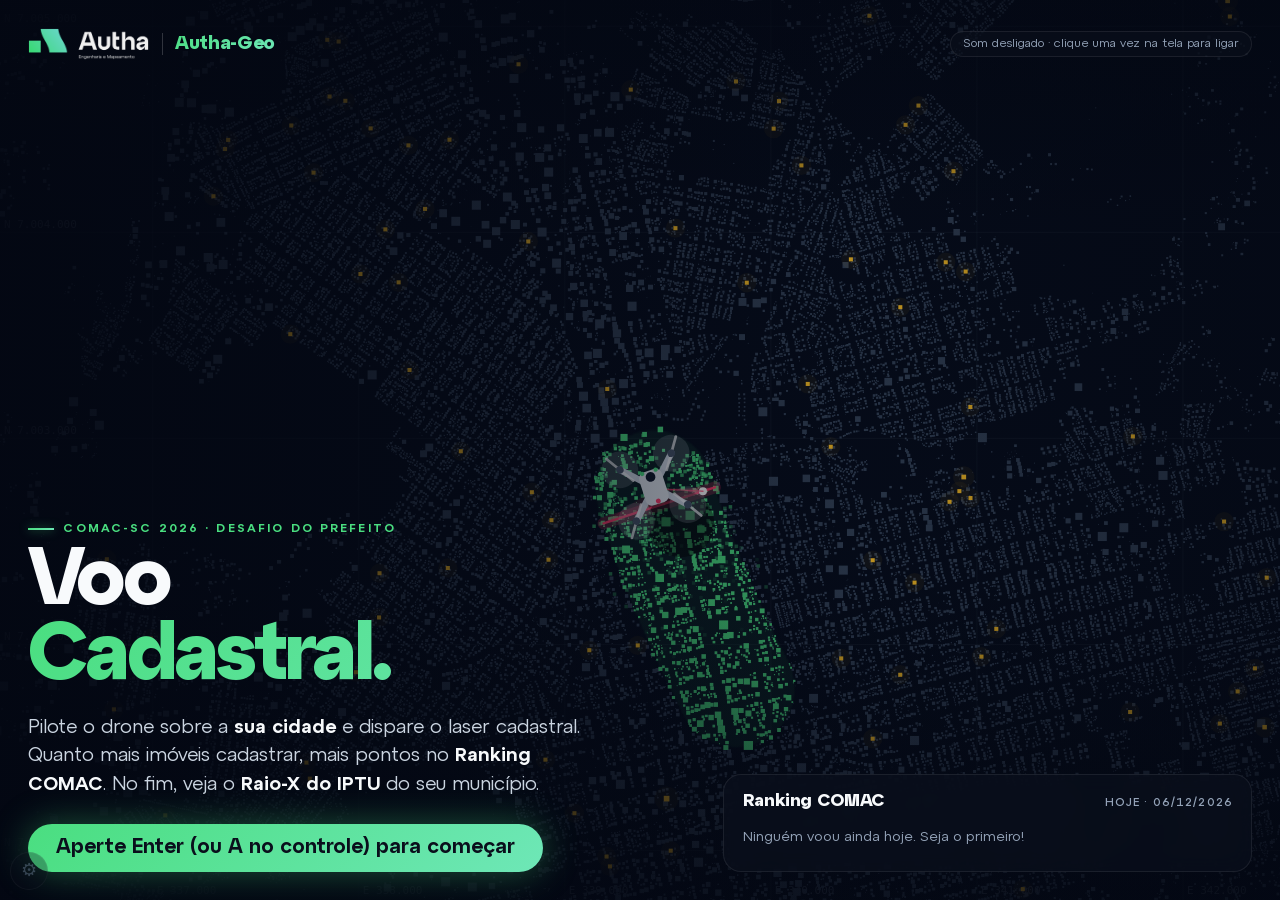
==== commit f688e80a: "Playtest automático: correções de bugs, diversão e objetivo de negócio - bugs (QA): WhatsApp com +55" ====
--- a/index.html
+++ b/index.html
@@ -21,7 +21,7 @@
     <div>
       <div class="sobre">COMAC-SC 2026 · desafio do prefeito</div>
       <h1 class="titulo-jogo">Voo<span class="grad">Cadastral.</span></h1>
-      <p class="sub-jogo">Pilote o drone sobre a <b>sua cidade</b> e dispare o laser cadastral. Quanto mais imóveis cadastrar, mais pontos no <b>Ranking COMAC</b>.</p>
+      <p class="sub-jogo">Pilote o drone sobre a <b>sua cidade</b> e dispare o laser cadastral. Quanto mais imóveis cadastrar, mais pontos no <b>Ranking COMAC</b>. No fim, veja o <b>Raio-X do IPTU</b> do seu município.</p>
       <div class="cta" id="cta-inicio">Aperte A para começar</div>
       <div class="premio" id="premio-inicio"></div>
     </div>
@@ -36,7 +36,7 @@
     <h2>Qual é a sua cidade?</h2>
     <input class="busca" id="busca" placeholder="Digite o nome do município" autocomplete="off" spellcheck="false">
     <ul class="lista-cidades" id="lista-cidades"></ul>
-    <div class="dica">Os 295 municípios de SC, com as edificações vistas por satélite. <span class="tecla">↑ ↓</span> escolhe · <span class="tecla">Enter</span> ou <span class="tecla">A</span> confirma · <span class="tecla">Esc</span> volta</div>
+    <div class="dica">Os 295 municípios de SC, com as edificações vistas por satélite.<span class="dica-teclado"> <span class="tecla">↑ ↓</span> escolhe · <span class="tecla">Enter</span> ou <span class="tecla">A</span> confirma · <span class="tecla">Esc</span> volta · só com o controle: <span class="tecla">← →</span> troca a letra</span></div>
   </div>
 </section>
 
@@ -60,12 +60,13 @@
       <div class="hud-rot">pontos</div>
       <div class="hud-num" id="hud-pontos">0</div>
       <div id="hud-combo">COMBO ×2</div>
+      <div id="hud-bonus"></div>
     </div>
   </div>
   <div id="hud-msg"><div class="m1"></div><div class="m2"></div><div class="m3"></div></div>
   <div id="hud-ajuda"></div>
   <div id="contagem"></div>
-  <div class="hud-baixo"><div id="hud-coord"></div></div>
+  <div class="hud-baixo"><img class="hud-logo" src="marca/logo-autha-branco.png" alt="Autha"><div id="hud-coord"></div></div>
   <canvas id="minimapa" width="220" height="220"></canvas>
   <button id="btn-turbo">TURBO</button>
 </div>
@@ -92,7 +93,7 @@
     </div>
     <div class="cartao-iptu" id="fim-iptu"></div>
     <div class="botoes">
-      <button class="btn btn-pri" data-acao="ficha">Entrar no ranking e receber o relatório <span class="tecla">A</span></button>
+      <button class="btn btn-pri" data-acao="ficha">Receber o Raio-X no WhatsApp e entrar no ranking <span class="tecla">A</span></button>
       <button class="btn" data-acao="de-novo">Voar de novo <span class="tecla">Y</span></button>
       <button class="btn" data-acao="outra-cidade">Outra cidade <span class="tecla">X</span></button>
     </div>
@@ -107,7 +108,7 @@
     <div class="sobre">Passo final</div>
     <h2>Ranking COMAC + relatório do IPTU</h2>
     <p class="sub" id="ficha-sub"></p>
-    <p class="dica-equipe">Equipe: antes de salvar, peça também o contato do <u>tributos</u> e do <u>engenheiro</u> da prefeitura.</p>
+    <p class="dica-contatos">Quem cuida do IPTU e das obras na prefeitura? Mandamos o Raio-X para eles também.</p>
     <div class="grade-ficha">
       <div class="campo" id="c-nome"><label>Nome (aparece no ranking) *</label><input id="f-nome" maxlength="40"></div>
       <div class="campo" id="c-whats"><label>WhatsApp * <small>com DDD</small></label><input id="f-whats" inputmode="tel" placeholder="(49) 99999-9999"></div>
@@ -118,6 +119,7 @@
       <div class="bloco"><span class="grupo-titulo">Contato do engenheiro</span>
         <div class="campo"><input id="f-eng-nome" placeholder="Nome"></div>
         <div class="campo"><input id="f-eng-whats" placeholder="WhatsApp" inputmode="tel"></div></div>
+      <div class="cheia"><span class="grupo-titulo">Quer conversar sobre o cadastro da sua cidade?</span><div class="chips" id="f-interesse"></div></div>
       <label class="consent" id="c-consent"><input type="checkbox" id="f-consent">
         <span>Autorizo a Autha a me enviar o relatório e a entrar em contato comigo e com os contatos acima sobre o Autha-Geo. Os dados ficam só com a Autha. *</span></label>
     </div>
@@ -143,7 +145,7 @@
 <div id="carregando">Carregando o mapa…</div>
 
 <!-- painel da equipe: ⚙ ou Ctrl+E -->
-<button id="btn-equipe" title="Área da equipe (Ctrl+E)">⚙</button>
+<button id="btn-equipe" title="Área da equipe: segure 1 segundo (ou Ctrl+E)">⚙</button>
 <div id="equipe"><div class="equipe-caixa" id="equipe-caixa"></div></div>
 
 <script src="dados/municipios.js"></script>
--- a/estilo.css
+++ b/estilo.css
@@ -53,7 +53,7 @@
   padding-left: calc(var(--u) * .9); border-left: 1px solid rgba(255,255,255,.18); line-height: 1.2; }
 .marca.peq img { height: calc(var(--u) * 1.6); }
 .marca.peq .produto { font-size: calc(var(--u) * 1); }
-.sobre { font-family: var(--texto); font-weight: 600; font-size: calc(var(--u) * .85); letter-spacing: .18em; text-transform: uppercase;
+.sobre { font-family: var(--texto); font-weight: 600; font-size: max(11px, calc(var(--u) * .85)); letter-spacing: .18em; text-transform: uppercase;
   color: var(--verde); display: inline-flex; align-items: center; gap: .8em; }
 .sobre::before { content: ""; width: 2.2em; height: 2px; background: var(--grad); box-shadow: 0 0 10px rgba(74,222,128,.6); }
 .filete { height: 2px; background: linear-gradient(90deg, var(--verde) 0 calc(var(--u) * 6), rgba(255,255,255,.1) calc(var(--u) * 6)); margin: calc(var(--u) * .9) 0 calc(var(--u) * 1.2); }
@@ -74,7 +74,7 @@
 .btn.foco { box-shadow: 0 0 0 3px rgba(74, 222, 128, .35); }
 .btn-pri { background: var(--grad); border-color: transparent; color: var(--sobre-verde); box-shadow: var(--brilho); }
 .btn-pri:hover, .btn-pri.foco { filter: brightness(1.08); box-shadow: 0 0 0 3px rgba(110,231,183,.45), 0 0 36px rgba(74,222,128,.4); }
-.tecla { font-family: var(--texto); font-size: .7em; font-weight: 600; border-radius: 6px; padding: .12em .45em; background: rgba(10,15,28,.18); }
+.tecla { font-family: var(--texto); font-size: max(11px, .7em); font-weight: 600; border-radius: 6px; padding: .12em .45em; background: rgba(10,15,28,.18); }
 .btn:not(.btn-pri) .tecla { background: rgba(255,255,255,.08); }
 .botoes { display: flex; flex-wrap: wrap; gap: var(--u); justify-content: center; }
 
@@ -101,7 +101,7 @@
 .ranking { background: var(--painel); border: 1px solid var(--linha); border-radius: var(--raio); padding: calc(var(--u) * 1.2) calc(var(--u) * 1.3);
   backdrop-filter: blur(10px); }
 .ranking h3 { margin: 0 0 calc(var(--u) * .6); font-size: calc(var(--u) * 1.25); font-weight: 700; letter-spacing: -.02em; display: flex; justify-content: space-between; align-items: baseline; }
-.ranking h3 small { color: var(--cinza); font-family: var(--texto); font-weight: 500; font-size: .66em; letter-spacing: .1em; text-transform: uppercase; }
+.ranking h3 small { color: var(--cinza); font-family: var(--texto); font-weight: 500; font-size: max(11px, .66em); letter-spacing: .1em; text-transform: uppercase; }
 .ranking ol { list-style: none; margin: 0; padding: 0; }
 .ranking li { display: grid; grid-template-columns: 2.2em 1fr auto; gap: .6em; align-items: center; padding: .45em .3em;
   border-top: 1px solid var(--linha); font-size: calc(var(--u) * 1.02); }
@@ -109,7 +109,7 @@
 .ranking li .pos { font-family: var(--display); font-weight: 700; color: var(--cinza); text-align: center; }
 .ranking li:nth-child(1) .pos { color: var(--ouro); }
 .ranking li .quem b { display: block; white-space: nowrap; overflow: hidden; text-overflow: ellipsis; }
-.ranking li .quem small { color: var(--cinza); }
+.ranking li .quem small { color: var(--cinza); font-size: max(11px, .8em); }
 .ranking li .pts { font-family: var(--display); font-weight: 700; color: var(--verde); font-variant-numeric: tabular-nums; }
 .ranking li.eu { background: rgba(74,222,128,.1); border-radius: 10px; box-shadow: inset 2px 0 0 var(--verde); }
 .ranking .vazio { color: var(--cinza); font-size: calc(var(--u) * 1); padding: .6em 0; }
@@ -136,14 +136,15 @@
 .hud-topo { position: absolute; top: calc(var(--u) * .8); left: calc(var(--u) * .8); right: calc(var(--u) * .8);
   display: grid; grid-template-columns: 1fr auto 1fr; gap: var(--u); align-items: start; }
 .hud-bloco { background: rgba(3, 7, 18, .74); border: 1px solid var(--linha); border-radius: 16px; padding: .55em .9em; backdrop-filter: blur(6px); }
-.hud-marca { display: flex; align-items: center; gap: .5em; font-size: calc(var(--u) * .72); letter-spacing: .14em; text-transform: uppercase; color: var(--cinza); font-weight: 600; margin-bottom: .25em; }
+.hud-marca { display: flex; align-items: center; gap: .5em; font-size: max(11px, calc(var(--u) * .72)); letter-spacing: .14em; text-transform: uppercase; color: var(--cinza); font-weight: 600; margin-bottom: .25em; }
 .hud-marca img { height: 1.25em; }
-.hud-rot { font-size: calc(var(--u) * .74); color: var(--cinza); text-transform: uppercase; letter-spacing: .12em; font-weight: 600; }
+.hud-rot { font-size: max(11px, calc(var(--u) * .86)); color: var(--cinza); text-transform: uppercase; letter-spacing: .12em; font-weight: 600; }
 .hud-num { font-size: calc(var(--u) * 2.1); font-weight: 700; font-variant-numeric: tabular-nums; line-height: 1.05; letter-spacing: -.02em; }
 #hud-cidade { font-family: var(--display); font-size: calc(var(--u) * 1.3); font-weight: 700; letter-spacing: -.02em; }
 .hud-esq { justify-self: start; box-shadow: inset 2px 0 0 var(--verde); }
 .hud-dir { justify-self: end; text-align: right; }
-.bateria { justify-self: center; min-width: calc(var(--u) * 15); text-align: center; }
+.bateria { justify-self: center; min-width: calc(var(--u) * 16); text-align: center; }
+.bateria .hud-num { font-size: calc(var(--u) * 3.1); }
 .barra { height: calc(var(--u) * .6); border-radius: 99px; background: rgba(148,163,184,.16); overflow: hidden; margin-top: .35em; }
 .barra i { display: block; height: 100%; width: 100%; background: var(--grad); border-radius: 99px; transition: width .2s linear; box-shadow: 0 0 12px rgba(74,222,128,.5); }
 .bateria.baixa .barra i { background: var(--erro); box-shadow: 0 0 12px rgba(248,113,113,.6); }
@@ -152,8 +153,12 @@
 #hud-combo { margin-top: .35em; font-family: var(--display); font-size: calc(var(--u) * 1.45); font-weight: 700; color: var(--ouro); opacity: 0; transition: opacity .2s;
   text-shadow: 0 0 16px rgba(251,191,36,.5); }
 #hud-combo.on { opacity: 1; }
+#hud-combo.pop { animation: pop .45s ease-out; }
+@keyframes pop { 0% { transform: scale(1.6); } 100% { transform: scale(1); } }
+#hud-bonus { margin-top: .25em; font-family: var(--display); font-weight: 700; font-size: calc(var(--u) * 1.05); color: var(--ouro); opacity: 0; transition: opacity .25s; }
+#hud-bonus.on { opacity: 1; }
 .hud-baixo { position: absolute; left: calc(var(--u) * 3.6); bottom: calc(var(--u) * .8); }
-#hud-coord { font-family: Consolas, "Cascadia Mono", monospace; font-size: calc(var(--u) * .78); color: var(--cinza); background: rgba(3,7,18,.65);
+#hud-coord { font-family: Consolas, "Cascadia Mono", monospace; font-size: max(11px, calc(var(--u) * .78)); color: var(--cinza); background: rgba(3,7,18,.65);
   padding: .35em .7em; border-radius: 8px; border: 1px solid var(--linha); }
 #minimapa { position: absolute; right: calc(var(--u) * .8); bottom: calc(var(--u) * .8); width: calc(var(--u) * 11); height: calc(var(--u) * 11);
   border-radius: 14px; border: 1px solid var(--linha-verde); background: rgba(3,7,18,.8); box-shadow: var(--brilho); }
@@ -163,8 +168,8 @@
 #hud-msg .m1 { font-family: var(--display); font-size: calc(var(--u) * 2.5); font-weight: 700; letter-spacing: -.03em; line-height: 1.05;
   background: var(--grad); -webkit-background-clip: text; background-clip: text; color: transparent; filter: drop-shadow(0 2px 10px rgba(3,7,18,.9)); }
 #hud-msg .m2 { font-size: calc(var(--u) * 1.2); font-weight: 500; text-shadow: 0 2px 8px #000, 0 0 2px #000; margin-top: .3em; }
-#hud-msg .m3 { display: inline-block; margin-top: .6em; font-family: var(--display); font-size: calc(var(--u) * 1.15); font-weight: 700; color: #1a1205; background: var(--ouro);
-  padding: .25em .9em; border-radius: 99px; box-shadow: 0 0 24px rgba(251,191,36,.35); }
+#hud-msg .m3 { display: inline-block; margin-top: .6em; font-family: var(--display); font-size: calc(var(--u) * 1.15); font-weight: 700; color: var(--sobre-verde); background: var(--grad);
+  padding: .25em .9em; border-radius: 99px; box-shadow: var(--brilho); }
 #hud-msg .m3:empty { display: none; }
 #hud-ajuda { position: absolute; left: 50%; bottom: 14%; transform: translateX(-50%); font-size: calc(var(--u) * 1.1); font-weight: 500;
   background: rgba(3,7,18,.82); padding: .55em 1.2em; border-radius: 99px; border: 1px solid var(--linha-verde); transition: opacity .5s; white-space: nowrap; }
@@ -179,6 +184,7 @@
 #btn-turbo { position: fixed; right: calc(var(--u) * 1.2); bottom: calc(var(--u) * 13); width: 88px; height: 88px; border-radius: 50%;
   border: 2px solid var(--ouro); background: rgba(251,191,36,.16); color: var(--ouro); font-family: var(--display); font-weight: 700; font-size: 15px; display: none; pointer-events: auto; }
 body.toque #hud.ativo #btn-turbo { display: block; }
+body.toque .tecla, body.toque .dica-teclado { display: none; }   /* no celular não há teclado nem controle */
 
 /* pausa */
 #pausa { position: fixed; inset: 0; display: none; align-items: center; justify-content: center; flex-direction: column; gap: calc(var(--u) * 1.5);
@@ -196,10 +202,10 @@
 .placar { display: grid; grid-template-columns: repeat(2, 1fr); gap: var(--u); }
 .placar div { background: var(--painel); border: 1px solid var(--linha); border-radius: 14px; padding: calc(var(--u) * .9) var(--u); box-shadow: inset 2px 0 0 var(--verde); }
 .placar b { display: block; font-size: calc(var(--u) * 2.3); font-weight: 700; letter-spacing: -.03em; color: var(--verde); font-variant-numeric: tabular-nums; line-height: 1.1; }
-.placar span { color: var(--cinza); font-size: calc(var(--u) * .85); text-transform: uppercase; letter-spacing: .1em; font-weight: 600; }
+.placar span { color: var(--cinza); font-size: max(11px, calc(var(--u) * .85)); text-transform: uppercase; letter-spacing: .1em; font-weight: 600; }
 .cartao-iptu { background: linear-gradient(160deg, rgba(15,23,42,.95), rgba(10,15,28,.95) 60%); border: 1px solid var(--linha-verde); border-radius: var(--raio);
   padding: calc(var(--u) * 1.4); box-shadow: 0 0 60px -20px rgba(74,222,128,.25); align-self: start; }
-.cartao-iptu .chip { font-size: calc(var(--u) * .8); font-weight: 600; letter-spacing: .18em; color: var(--verde); display: inline-flex; align-items: center; gap: .6em; }
+.cartao-iptu .chip { font-size: max(11px, calc(var(--u) * .8)); font-weight: 600; letter-spacing: .18em; color: var(--verde); display: inline-flex; align-items: center; gap: .6em; }
 .cartao-iptu .chip::before { content: ""; width: 1.8em; height: 2px; background: var(--grad); }
 .cartao-iptu h2 { margin: .35em 0 .3em; font-size: calc(var(--u) * 1.9); font-weight: 700; letter-spacing: -.03em; }
 .linha-iptu { display: flex; justify-content: space-between; gap: 1em; padding: .55em 0; border-top: 1px solid var(--linha); font-size: calc(var(--u) * 1.08); color: #cbd5e1; }
@@ -209,11 +215,15 @@
   background: var(--grad); -webkit-background-clip: text; background-clip: text; color: transparent; }
 .ganho p { margin: .4em 0 0; font-size: calc(var(--u) * 1); color: #cbd5e1; line-height: 1.5; }
 .ganho p b { color: var(--branco); }
-.nota { font-size: calc(var(--u) * .8); color: var(--cinza2); margin-top: var(--u); line-height: 1.5; }
+.nota { font-size: max(11px, calc(var(--u) * .8)); color: var(--cinza2); margin-top: var(--u); line-height: 1.5; }
+.cib { margin-top: var(--u); padding: .6em .9em; border-radius: 12px; background: rgba(74,222,128,.08); border: 1px solid var(--linha-verde);
+  font-family: var(--display); font-weight: 600; font-size: calc(var(--u) * 1.15); color: var(--branco); }
+.dica-contatos { font-family: var(--display); font-weight: 600; font-size: calc(var(--u) * 1.1); color: var(--menta); margin: 0; }
+.final .proximo { display: block; margin-top: .8em; padding: .8em 1em; border-radius: 14px; background: var(--painel); border: 1px solid var(--linha-verde); text-align: left; font-size: .92em; }
 .caso { margin: var(--u) 0 0; padding: .7em .9em; border-radius: 12px; background: rgba(255,255,255,.03); border: 1px solid var(--linha);
   font-size: calc(var(--u) * .98); line-height: 1.5; color: #cbd5e1; }
 .caso b { color: var(--verde); }
-.caso small { display: block; color: var(--cinza2); font-size: .8em; margin-top: .2em; }
+.caso small { display: block; color: var(--cinza2); font-size: max(11px, .8em); margin-top: .2em; }
 .fim .botoes { justify-content: flex-start; }
 
 /* ---------- ficha ---------- */
@@ -223,9 +233,9 @@
 .dica-equipe { background: rgba(251,191,36,.08); border: 1px solid rgba(251,191,36,.3); color: #fde68a; border-radius: 12px; padding: .6em .9em;
   font-size: calc(var(--u) * .92); }
 .grade-ficha { display: grid; grid-template-columns: 1fr 1fr; gap: calc(var(--u) * .9); margin-top: var(--u); }
-.campo label, .grupo-titulo { display: block; font-size: calc(var(--u) * .8); color: var(--cinza); font-weight: 600; letter-spacing: .1em; text-transform: uppercase; margin-bottom: .45em; }
-.campo label small { text-transform: none; letter-spacing: 0; font-weight: 400; }
-.campo input { width: 100%; font-size: calc(var(--u) * 1.2); padding: .55em .8em; border-radius: 12px; border: 1px solid rgba(255,255,255,.12);
+.campo label, .grupo-titulo { display: block; font-size: max(11px, calc(var(--u) * .8)); color: var(--cinza); font-weight: 600; letter-spacing: .1em; text-transform: uppercase; margin-bottom: .45em; }
+.campo label small { text-transform: none; letter-spacing: 0; font-weight: 400; font-size: max(11px, 1em); }
+.campo input { font-family: "Segoe UI", system-ui, sans-serif; width: 100%; font-size: calc(var(--u) * 1.2); padding: .55em .8em; border-radius: 12px; border: 1px solid rgba(255,255,255,.12);
   background: rgba(3,7,18,.8); color: var(--branco); outline: none; }
 .campo input:focus { border-color: var(--verde); box-shadow: var(--brilho); }
 .campo.erro input { border-color: var(--erro); }
@@ -253,6 +263,9 @@
 #btn-equipe { position: fixed; left: 10px; bottom: 10px; width: 38px; height: 38px; border-radius: 50%; border: 1px solid var(--linha);
   background: rgba(10,15,28,.6); color: var(--cinza2); font-size: 18px; cursor: pointer; z-index: 5; opacity: .5; }
 #btn-equipe:hover { opacity: 1; }
+body.em-voo #btn-equipe { display: none; }
+.hud-logo { display: block; height: calc(var(--u) * 2.2); margin-bottom: calc(var(--u) * .5); opacity: .9; }
+.hud-baixo { left: calc(var(--u) * .8) !important; }
 #equipe { position: fixed; inset: 0; display: none; align-items: center; justify-content: center; background: rgba(0,0,0,.6); z-index: 10; touch-action: auto; }
 #equipe.ativo { display: flex; }
 .equipe-caixa { width: min(96vw, 60em); max-height: 92vh; overflow: auto; background: var(--painel-cheio); border: 1px solid var(--linha); border-radius: var(--raio);
@@ -278,7 +291,7 @@
 
 /* ---------- telas estreitas (celular / tablet em pé) ---------- */
 @media (max-aspect-ratio: 1/1), (max-width: 760px) {
-  :root { --u: clamp(9px, 2.4vmin + .4vw, 18px); }
+  :root { --u: clamp(11.5px, 2.6vmin + .5vw, 18px); }
   .inicio-meio, .fim, .grade-ficha { grid-template-columns: 1fr; }
   .titulo-jogo { font-size: calc(var(--u) * 4.4); }
   .marca img { height: calc(var(--u) * 2); }
@@ -288,13 +301,20 @@
   .hud-marca { display: none; }
   #minimapa { width: calc(var(--u) * 8); height: calc(var(--u) * 8); }
   #hud-coord { display: none; }
-  #hud-ajuda { white-space: normal; text-align: center; width: 90vw; }
+  #hud-ajuda { white-space: normal; text-align: center; width: 90vw; bottom: calc(var(--u) * 13 + 110px); }
+  .hud-logo { display: none; }
   #hud-msg { top: 44%; }
   #hud-msg .m1 { font-size: calc(var(--u) * 2); }
   #hud-msg .m2 { font-size: calc(var(--u) * 1.1); }
   .bloco { grid-template-columns: 1fr; }
   .numeros { grid-template-columns: repeat(2, 1fr); }
   .som-aviso { display: none; }
+  /* alvos de toque de pelo menos 44 px */
+  .btn { min-height: 50px; }
+  .chips button { min-height: 44px; padding: .5em 1.1em; }
+  .campo input { min-height: 48px; font-size: 16px; }
+  .consent input { width: 30px; height: 30px; }
+  .lista-cidades li { min-height: 52px; }
   /* ação principal sempre à vista no celular, sem precisar rolar */
   .fim > .botoes, .ficha .botoes { position: sticky; bottom: calc(var(--u) * -2); margin: 0 calc(var(--u) * -2) calc(var(--u) * -2); padding: var(--u) calc(var(--u) * 2) calc(var(--u) * 1.6);
     background: linear-gradient(0deg, rgba(3,7,18,.98) 70%, rgba(3,7,18,0)); justify-content: center; z-index: 2; }
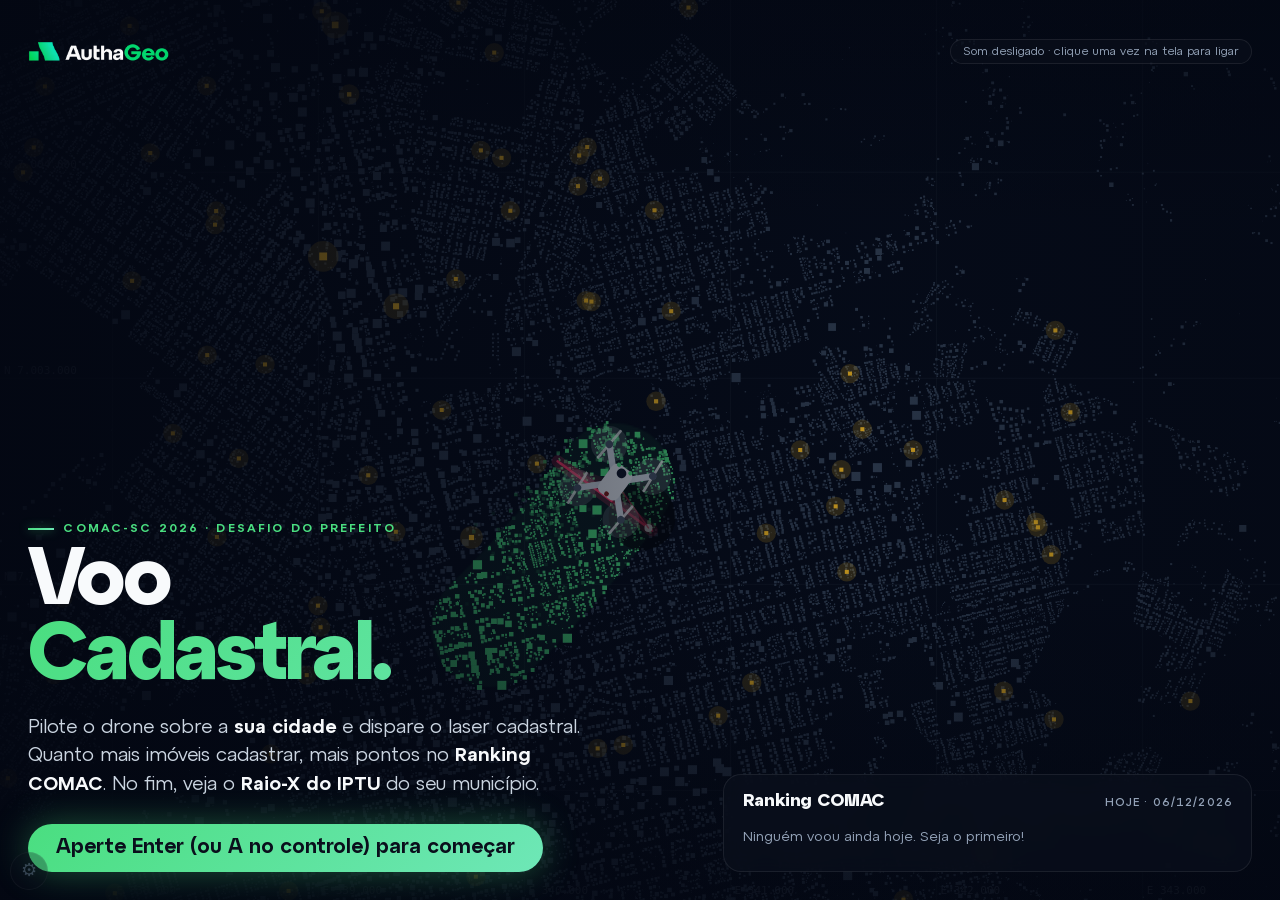
==== commit 48c598ce: "Logo oficial do Autha-Geo nas telas e no relatório Branco nas telas escuras do jogo (início, HUD, re" ====
--- a/index.html
+++ b/index.html
@@ -14,7 +14,7 @@
 <!-- 1. tela inicial (com voo de demonstração ao fundo) -->
 <section class="tela ativa" id="tela-inicio">
   <div class="inicio-topo">
-    <div class="marca"><img src="marca/logo-autha-branco.png" alt="Autha"><span class="produto grad">Autha-Geo</span></div>
+    <div class="marca"><img src="marca/authageo-branco.png" alt="Autha-Geo"></div>
     <div class="som-aviso" id="som-aviso">Som desligado · clique uma vez na tela para ligar</div>
   </div>
   <div class="inicio-meio">
@@ -44,7 +44,7 @@
 <div id="hud">
   <div class="hud-topo">
     <div class="hud-bloco hud-esq">
-      <div class="hud-marca"><img src="marca/icone-autha.png" alt="">Autha-Geo · voo cadastral</div>
+      <div class="hud-marca"><img src="marca/authageo-branco.png" alt="Autha-Geo"><span>voo cadastral</span></div>
       <div id="hud-cidade">—</div>
       <div class="hud-rot">imóveis cadastrados</div>
       <div class="hud-num verde" id="hud-imoveis">0</div>
@@ -66,7 +66,7 @@
   <div id="hud-msg"><div class="m1"></div><div class="m2"></div><div class="m3"></div></div>
   <div id="hud-ajuda"></div>
   <div id="contagem"></div>
-  <div class="hud-baixo"><img class="hud-logo" src="marca/logo-autha-branco.png" alt="Autha"><div id="hud-coord"></div></div>
+  <div class="hud-baixo"><img class="hud-logo" src="marca/authageo-branco.png" alt="Autha-Geo"><div id="hud-coord"></div></div>
   <canvas id="minimapa" width="220" height="220"></canvas>
   <button id="btn-turbo">TURBO</button>
 </div>
@@ -83,7 +83,7 @@
 <!-- 4. resultado -->
 <section class="tela vidro" id="tela-fim">
   <div class="fim">
-    <div class="marca peq"><img src="marca/logo-autha-branco.png" alt="Autha"><span class="produto grad">Autha-Geo</span></div>
+    <div class="marca peq"><img src="marca/authageo-branco.png" alt="Autha-Geo"></div>
     <div>
       <div class="sobre">Resultado do voo</div>
       <h1 id="fim-titulo">Missão cumprida!</h1>
@@ -103,7 +103,7 @@
 <!-- 5. ficha (ranking + relatório) -->
 <section class="tela vidro" id="tela-ficha">
   <form class="ficha" id="ficha" autocomplete="off" onsubmit="return false">
-    <div class="marca peq"><img src="marca/logo-autha-branco.png" alt="Autha"><span class="produto grad">Autha-Geo</span></div>
+    <div class="marca peq"><img src="marca/authageo-branco.png" alt="Autha-Geo"></div>
     <div class="filete"></div>
     <div class="sobre">Passo final</div>
     <h2>Ranking COMAC + relatório do IPTU</h2>
@@ -134,7 +134,7 @@
 <!-- 6. ranking final -->
 <section class="tela vidro" id="tela-ranking">
   <div class="final">
-    <div class="marca"><img src="marca/logo-autha-branco.png" alt="Autha"><span class="produto grad">Autha-Geo</span></div>
+    <div class="marca"><img src="marca/authageo-branco.png" alt="Autha-Geo"></div>
     <h2 id="final-titulo">Você está no ranking!</h2>
     <p id="final-texto"></p>
     <div class="ranking" id="ranking-final"></div>
--- a/estilo.css
+++ b/estilo.css
@@ -48,11 +48,9 @@
 
 /* ---------- marca: logo Autha + "Autha-Geo" ---------- */
 .marca { display: flex; align-items: center; gap: calc(var(--u) * .9); }
-.marca img { height: calc(var(--u) * 2.3); width: auto; display: block; }
-.marca .produto { white-space: nowrap; font-family: var(--display); font-weight: 700; font-size: calc(var(--u) * 1.35); letter-spacing: -.02em;
-  padding-left: calc(var(--u) * .9); border-left: 1px solid rgba(255,255,255,.18); line-height: 1.2; }
-.marca.peq img { height: calc(var(--u) * 1.6); }
-.marca.peq .produto { font-size: calc(var(--u) * 1); }
+.marca img { height: calc(var(--u) * 2.6); width: auto; display: block; }   /* logo Autha-Geo (marca/authageo-branco.png) */
+.marca.peq img { height: calc(var(--u) * 2); }
+.inicio-topo .marca img { height: calc(var(--u) * 3.4); }   /* na tela de espera a marca aparece de longe */
 .sobre { font-family: var(--texto); font-weight: 600; font-size: max(11px, calc(var(--u) * .85)); letter-spacing: .18em; text-transform: uppercase;
   color: var(--verde); display: inline-flex; align-items: center; gap: .8em; }
 .sobre::before { content: ""; width: 2.2em; height: 2px; background: var(--grad); box-shadow: 0 0 10px rgba(74,222,128,.6); }
@@ -137,7 +135,7 @@
   display: grid; grid-template-columns: 1fr auto 1fr; gap: var(--u); align-items: start; }
 .hud-bloco { background: rgba(3, 7, 18, .74); border: 1px solid var(--linha); border-radius: 16px; padding: .55em .9em; backdrop-filter: blur(6px); }
 .hud-marca { display: flex; align-items: center; gap: .5em; font-size: max(11px, calc(var(--u) * .72)); letter-spacing: .14em; text-transform: uppercase; color: var(--cinza); font-weight: 600; margin-bottom: .25em; }
-.hud-marca img { height: 1.25em; }
+.hud-marca img { height: 1.9em; }
 .hud-rot { font-size: max(11px, calc(var(--u) * .86)); color: var(--cinza); text-transform: uppercase; letter-spacing: .12em; font-weight: 600; }
 .hud-num { font-size: calc(var(--u) * 2.1); font-weight: 700; font-variant-numeric: tabular-nums; line-height: 1.05; letter-spacing: -.02em; }
 #hud-cidade { font-family: var(--display); font-size: calc(var(--u) * 1.3); font-weight: 700; letter-spacing: -.02em; }
@@ -264,7 +262,7 @@
   background: rgba(10,15,28,.6); color: var(--cinza2); font-size: 18px; cursor: pointer; z-index: 5; opacity: .5; }
 #btn-equipe:hover { opacity: 1; }
 body.em-voo #btn-equipe { display: none; }
-.hud-logo { display: block; height: calc(var(--u) * 2.2); margin-bottom: calc(var(--u) * .5); opacity: .9; }
+.hud-logo { display: block; height: calc(var(--u) * 2.2); margin-bottom: calc(var(--u) * .5); filter: drop-shadow(0 1px 6px rgba(3,7,18,.95)) drop-shadow(0 0 2px rgba(3,7,18,.9)); }
 .hud-baixo { left: calc(var(--u) * .8) !important; }
 #equipe { position: fixed; inset: 0; display: none; align-items: center; justify-content: center; background: rgba(0,0,0,.6); z-index: 10; touch-action: auto; }
 #equipe.ativo { display: flex; }
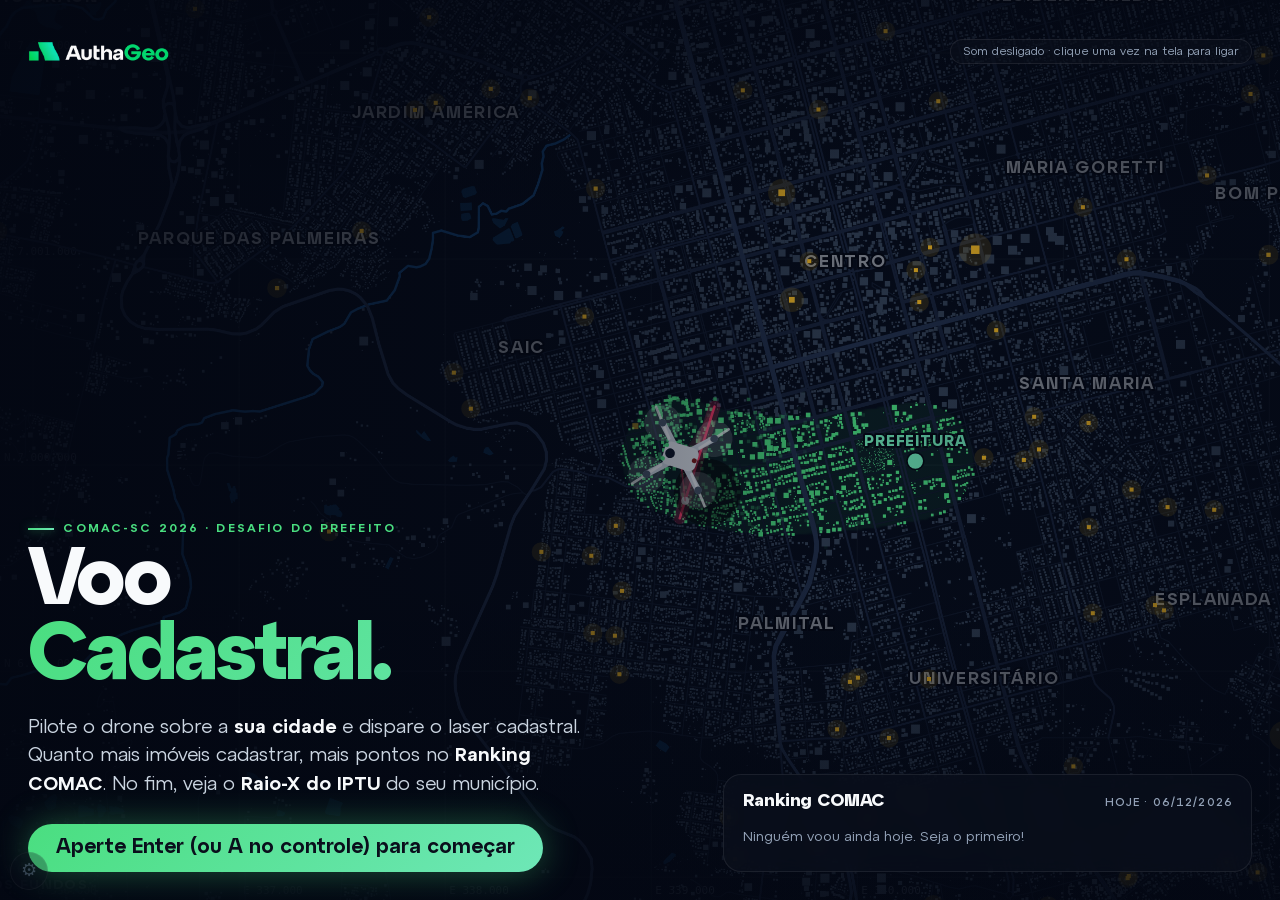
==== commit 3f5e1e4a: "Mapa reconhecível: ruas, rios, mar, bairros e prefeitura de cada cidade - Abertura do voo: a cidade " ====
--- a/index.html
+++ b/index.html
@@ -46,6 +46,7 @@
     <div class="hud-bloco hud-esq">
       <div class="hud-marca"><img src="marca/authageo-branco.png" alt="Autha-Geo"><span>voo cadastral</span></div>
       <div id="hud-cidade">—</div>
+      <div id="hud-bairro"></div>
       <div class="hud-rot">imóveis cadastrados</div>
       <div class="hud-num verde" id="hud-imoveis">0</div>
       <div class="barra"><i id="hud-pct-barra" style="width:0%"></i></div>
@@ -65,6 +66,7 @@
   </div>
   <div id="hud-msg"><div class="m1"></div><div class="m2"></div><div class="m3"></div></div>
   <div id="hud-ajuda"></div>
+  <div id="abertura"><div class="a1">Voando sobre</div><div class="a2" id="abertura-cidade"></div><div class="a3" id="abertura-info"></div></div>
   <div id="contagem"></div>
   <div class="hud-baixo"><img class="hud-logo" src="marca/authageo-branco.png" alt="Autha-Geo"><div id="hud-coord"></div></div>
   <canvas id="minimapa" width="220" height="220"></canvas>
--- a/estilo.css
+++ b/estilo.css
@@ -174,6 +174,15 @@
 #hud-ajuda.some { opacity: 0; }
 #contagem { position: absolute; inset: 0; display: flex; align-items: center; justify-content: center; font-family: var(--display); font-size: calc(var(--u) * 10);
   font-weight: 700; letter-spacing: -.04em; color: var(--verde); text-shadow: 0 0 50px rgba(74,222,128,.6); }
+#hud-bairro { font-size: max(11px, calc(var(--u) * .95)); font-weight: 600; color: var(--menta); margin: .05em 0 .4em; }
+#hud-bairro:empty { display: none; }
+/* abertura: a cidade inteira vista do alto, com o nome, antes do 3-2-1 */
+#abertura { position: absolute; left: 50%; top: 29%; transform: translate(-50%, -50%) scale(.96); text-align: center; opacity: 0; transition: opacity .45s, transform .45s;
+  text-shadow: 0 2px 14px #030712, 0 0 3px #030712; width: 92vw; }
+#abertura.on { opacity: 1; transform: translate(-50%, -50%) scale(1); }
+#abertura .a1 { font-weight: 600; font-size: calc(var(--u) * 1.1); letter-spacing: .2em; text-transform: uppercase; color: var(--menta); }
+#abertura .a2 { font-family: var(--display); font-weight: 700; font-size: calc(var(--u) * 5.2); letter-spacing: -.03em; line-height: 1.05; }
+#abertura .a3 { font-size: calc(var(--u) * 1.15); font-weight: 500; color: #CBD5E1; margin-top: .3em; }
 
 /* controles de toque */
 #joy { position: fixed; width: 130px; height: 130px; margin: -65px 0 0 -65px; border-radius: 50%; border: 2px solid rgba(110,231,183,.45);
@@ -302,6 +311,9 @@
   #hud-ajuda { white-space: normal; text-align: center; width: 90vw; bottom: calc(var(--u) * 13 + 110px); }
   .hud-logo { display: none; }
   #hud-msg { top: 44%; }
+  #abertura { top: 33%; }
+  #abertura .a2 { font-size: calc(var(--u) * 3.4); }
+  #abertura .a3 { font-size: calc(var(--u) * .95); }
   #hud-msg .m1 { font-size: calc(var(--u) * 2); }
   #hud-msg .m2 { font-size: calc(var(--u) * 1.1); }
   .bloco { grid-template-columns: 1fr; }
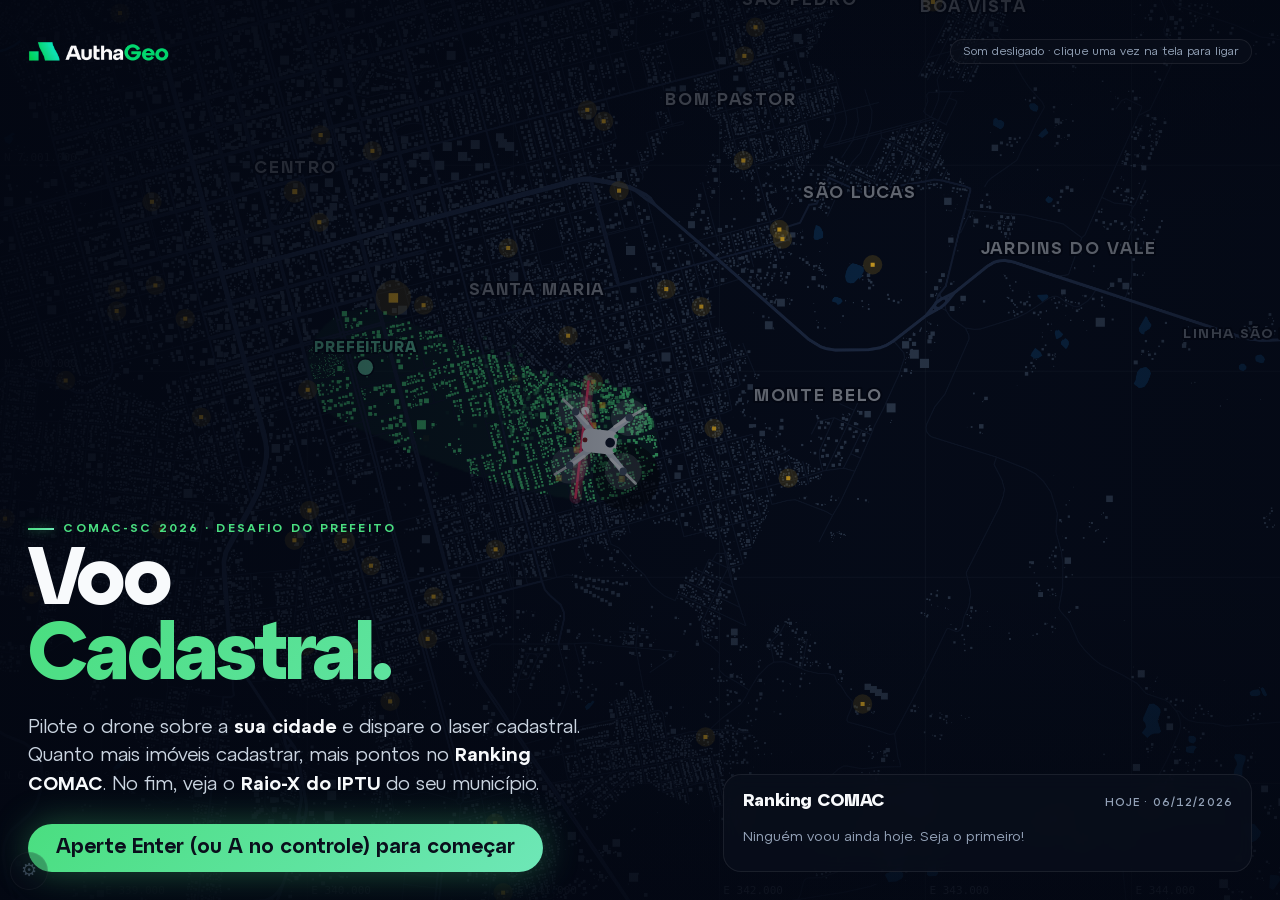
==== commit acc49bbd: "Celular e HUD: painel compacto no celular, cartões iguais na TV, menus a 60 fps - Celular (em pé e d" ====
--- a/index.html
+++ b/index.html
@@ -43,24 +43,24 @@
 <!-- 3. HUD do voo -->
 <div id="hud">
   <div class="hud-topo">
+    <!-- na TV são 3 cartões; no celular viram um painel só (ver "HUD compacto" no estilo.css) -->
     <div class="hud-bloco hud-esq">
-      <div class="hud-marca"><img src="marca/authageo-branco.png" alt="Autha-Geo"><span>voo cadastral</span></div>
       <div id="hud-cidade">—</div>
       <div id="hud-bairro"></div>
-      <div class="hud-rot">imóveis cadastrados</div>
+      <div class="hud-rot rot-imoveis">imóveis cadastrados</div>
       <div class="hud-num verde" id="hud-imoveis">0</div>
-      <div class="barra"><i id="hud-pct-barra" style="width:0%"></i></div>
-      <div class="hud-rot" id="hud-pct">0% da área de voo</div>
+      <div class="barra barra-pct"><i id="hud-pct-barra" style="width:0%"></i></div>
+      <div class="hud-rot rot-pct"><span id="hud-pct">0%</span><span class="so-largo"> da área de voo</span></div>
     </div>
     <div class="hud-bloco bateria" id="hud-bateria">
-      <div class="hud-rot">bateria</div>
+      <div class="hud-rot rot-bateria">bateria</div>
       <div class="hud-num" id="hud-tempo">60</div>
-      <div class="barra"><i id="hud-bateria-barra"></i></div>
+      <div class="barra barra-bat"><i id="hud-bateria-barra"></i></div>
     </div>
     <div class="hud-bloco hud-dir">
-      <div class="hud-rot">pontos</div>
+      <div class="hud-rot rot-pontos">pontos</div>
       <div class="hud-num" id="hud-pontos">0</div>
-      <div id="hud-combo">COMBO ×2</div>
+      <div id="hud-combo">COMBO ×1</div>
       <div id="hud-bonus"></div>
     </div>
   </div>
--- a/estilo.css
+++ b/estilo.css
@@ -132,28 +132,32 @@
 #hud { position: fixed; inset: 0; pointer-events: none; display: none; }
 #hud.ativo { display: block; }
 .hud-topo { position: absolute; top: calc(var(--u) * .8); left: calc(var(--u) * .8); right: calc(var(--u) * .8);
-  display: grid; grid-template-columns: 1fr auto 1fr; gap: var(--u); align-items: start; }
-.hud-bloco { background: rgba(3, 7, 18, .74); border: 1px solid var(--linha); border-radius: 16px; padding: .55em .9em; backdrop-filter: blur(6px); }
-.hud-marca { display: flex; align-items: center; gap: .5em; font-size: max(11px, calc(var(--u) * .72)); letter-spacing: .14em; text-transform: uppercase; color: var(--cinza); font-weight: 600; margin-bottom: .25em; }
-.hud-marca img { height: 1.9em; }
+  display: grid; grid-template-columns: 1fr auto 1fr; gap: var(--u); align-items: stretch; }
+.hud-bloco { background: rgba(3, 7, 18, .74); border: 1px solid var(--linha); border-radius: 16px; padding: .6em 1em .7em; backdrop-filter: blur(6px); }
+/* os dois cartões laterais têm a mesma largura e a mesma altura; a bateria fica no meio */
+.hud-esq, .hud-dir { display: flex; flex-direction: column; width: calc(var(--u) * 16); }
 .hud-rot { font-size: max(11px, calc(var(--u) * .86)); color: var(--cinza); text-transform: uppercase; letter-spacing: .12em; font-weight: 600; }
 .hud-num { font-size: calc(var(--u) * 2.1); font-weight: 700; font-variant-numeric: tabular-nums; line-height: 1.05; letter-spacing: -.02em; }
-#hud-cidade { font-family: var(--display); font-size: calc(var(--u) * 1.3); font-weight: 700; letter-spacing: -.02em; }
+#hud-cidade { font-family: var(--display); font-size: calc(var(--u) * 1.4); font-weight: 700; letter-spacing: -.02em; line-height: 1.12; }
+.rot-imoveis { margin-top: .55em; }
 .hud-esq { justify-self: start; box-shadow: inset 2px 0 0 var(--verde); }
-.hud-dir { justify-self: end; text-align: right; }
-.bateria { justify-self: center; min-width: calc(var(--u) * 16); text-align: center; }
+.hud-dir { justify-self: end; align-items: flex-end; text-align: right; position: relative; }
+.bateria { justify-self: center; align-self: start; min-width: calc(var(--u) * 16); text-align: center; }
 .bateria .hud-num { font-size: calc(var(--u) * 3.1); }
+#hud-pontos { font-size: calc(var(--u) * 2.6); }
 .barra { height: calc(var(--u) * .6); border-radius: 99px; background: rgba(148,163,184,.16); overflow: hidden; margin-top: .35em; }
 .barra i { display: block; height: 100%; width: 100%; background: var(--grad); border-radius: 99px; transition: width .2s linear; box-shadow: 0 0 12px rgba(74,222,128,.5); }
 .bateria.baixa .barra i { background: var(--erro); box-shadow: 0 0 12px rgba(248,113,113,.6); }
 .bateria.baixa .hud-num { color: var(--erro); animation: piscar .5s infinite; }
 @keyframes piscar { 50% { opacity: .45; } }
-#hud-combo { margin-top: .35em; font-family: var(--display); font-size: calc(var(--u) * 1.45); font-weight: 700; color: var(--ouro); opacity: 0; transition: opacity .2s;
-  text-shadow: 0 0 16px rgba(251,191,36,.5); }
-#hud-combo.on { opacity: 1; }
+/* o combo fica sempre à vista (×1 apagado) para o jogador saber que ele existe */
+#hud-combo { margin-top: auto; padding-top: .3em; font-family: var(--display); font-size: calc(var(--u) * 1.3); font-weight: 700; color: var(--cinza2);
+  transition: color .2s, text-shadow .2s; }
+#hud-combo.on { color: var(--ouro); text-shadow: 0 0 16px rgba(251,191,36,.5); }
 #hud-combo.pop { animation: pop .45s ease-out; }
 @keyframes pop { 0% { transform: scale(1.6); } 100% { transform: scale(1); } }
-#hud-bonus { margin-top: .25em; font-family: var(--display); font-weight: 700; font-size: calc(var(--u) * 1.05); color: var(--ouro); opacity: 0; transition: opacity .25s; }
+#hud-bonus { position: absolute; right: 0; top: calc(100% + .45em); white-space: nowrap; font-family: var(--display); font-weight: 700; font-size: calc(var(--u) * 1.05);
+  color: var(--ouro); opacity: 0; transition: opacity .25s; text-shadow: 0 2px 8px #030712, 0 0 2px #030712; }
 #hud-bonus.on { opacity: 1; }
 .hud-baixo { position: absolute; left: calc(var(--u) * 3.6); bottom: calc(var(--u) * .8); }
 #hud-coord { font-family: Consolas, "Cascadia Mono", monospace; font-size: max(11px, calc(var(--u) * .78)); color: var(--cinza); background: rgba(3,7,18,.65);
@@ -302,20 +306,12 @@
   .inicio-meio, .fim, .grade-ficha { grid-template-columns: 1fr; }
   .titulo-jogo { font-size: calc(var(--u) * 4.4); }
   .marca img { height: calc(var(--u) * 2); }
-  .hud-topo { grid-template-columns: 1fr 1fr; }
-  .bateria { grid-column: 1 / -1; grid-row: 1; justify-self: stretch; min-width: 0; }
-  .hud-num { font-size: calc(var(--u) * 1.7); }
-  .hud-marca { display: none; }
-  #minimapa { width: calc(var(--u) * 8); height: calc(var(--u) * 8); }
-  #hud-coord { display: none; }
-  #hud-ajuda { white-space: normal; text-align: center; width: 90vw; bottom: calc(var(--u) * 13 + 110px); }
-  .hud-logo { display: none; }
-  #hud-msg { top: 44%; }
+  #hud-ajuda { white-space: normal; text-align: center; width: 90vw; bottom: calc(var(--u) * 13 + 110px); font-size: calc(var(--u) * .95); }
+  #hud-msg { top: 27%; }
   #abertura { top: 33%; }
   #abertura .a2 { font-size: calc(var(--u) * 3.4); }
   #abertura .a3 { font-size: calc(var(--u) * .95); }
-  #hud-msg .m1 { font-size: calc(var(--u) * 2); }
-  #hud-msg .m2 { font-size: calc(var(--u) * 1.1); }
+  .lista-cidades li { flex-direction: column; align-items: flex-start; justify-content: center; gap: .1em; }
   .bloco { grid-template-columns: 1fr; }
   .numeros { grid-template-columns: repeat(2, 1fr); }
   .som-aviso { display: none; }
@@ -330,3 +326,52 @@
     background: linear-gradient(0deg, rgba(3,7,18,.98) 70%, rgba(3,7,18,0)); justify-content: center; z-index: 2; }
   .fim > .botoes .btn-pri, .ficha .botoes .btn-pri { width: 100%; justify-content: center; }
 }
+
+/* ---------- HUD compacto: no celular (em pé ou deitado) os 3 cartões viram um painel só no topo ---------- */
+@media (max-aspect-ratio: 1/1), (max-width: 760px), (max-height: 520px) {
+  .hud-topo { top: max(8px, env(safe-area-inset-top)); left: 8px; right: 8px; gap: 1px 12px; align-items: center;
+    grid-template-columns: minmax(0, 1fr) auto minmax(0, 1fr);
+    grid-template-areas: "cidade tempo pontos" "bairro bbar rotp" "imov imov combo" "pbar pbar combo";
+    background: rgba(3, 7, 18, .8); border: 1px solid var(--linha); border-radius: 16px; padding: 8px 12px 10px;
+    backdrop-filter: blur(6px); box-shadow: inset 2px 0 0 var(--verde); }
+  .hud-esq, .bateria, .hud-dir { display: contents; }
+  .rot-imoveis, .rot-bateria, .so-largo, .hud-baixo { display: none; }
+  #hud-cidade { grid-area: cidade; font-size: calc(var(--u) * 1.15); white-space: nowrap; overflow: hidden; text-overflow: ellipsis; }
+  #hud-bairro { grid-area: bairro; margin: 0; font-size: max(11px, calc(var(--u) * .8)); white-space: nowrap; overflow: hidden; text-overflow: ellipsis; }
+  #hud-imoveis { grid-area: imov; justify-self: start; margin-top: 4px; font-size: calc(var(--u) * 1.15); }
+  #hud-imoveis::after { content: " imóveis"; font-family: var(--texto); font-size: .7em; font-weight: 600; color: var(--cinza); letter-spacing: 0; }
+  .barra-pct { grid-area: pbar; height: 5px; margin-top: 3px; }
+  .rot-pct { grid-area: imov; justify-self: end; align-self: end; color: var(--verde); }
+  #hud-tempo { grid-area: tempo; font-size: calc(var(--u) * 2.5); line-height: 1; text-align: center; }
+  .barra-bat { grid-area: bbar; width: calc(var(--u) * 4.5); height: 5px; justify-self: center; margin: 2px 0 0; }
+  #hud-pontos { grid-area: pontos; justify-self: end; font-size: calc(var(--u) * 1.15); }
+  .rot-pontos { grid-area: rotp; justify-self: end; }
+  #hud-combo { grid-area: combo; justify-self: end; align-self: end; margin: 0; padding: 0; font-size: calc(var(--u) * 1); }
+  #hud-bonus { right: 4px; top: calc(100% + 6px); font-size: calc(var(--u) * .95); }
+  #minimapa { width: calc(var(--u) * 7.5); height: calc(var(--u) * 7.5); border-radius: 12px; }
+  #hud-msg .m1 { font-size: calc(var(--u) * 2); }
+  #hud-msg .m2 { font-size: calc(var(--u) * 1.05); }
+}
+
+/* ---------- celular deitado (tela baixa): tudo menor, botão principal sempre à vista ---------- */
+@media (max-height: 520px) and (min-aspect-ratio: 1/1) {
+  :root { --u: clamp(9.5px, 2.2vh + .25vw, 14px); }
+  .tela { padding: calc(var(--u) * 1.2) calc(var(--u) * 1.8); }
+  .hud-topo { right: auto; width: min(440px, 56vw); }
+  #hud-msg { top: 33%; }
+  #abertura { top: 31%; }
+  #abertura .a2 { font-size: calc(var(--u) * 3.6); }
+  #contagem { font-size: calc(var(--u) * 7); }
+  #hud-ajuda { bottom: 8px; font-size: calc(var(--u) * .95); white-space: normal; max-width: 60vw; text-align: center; }
+  #btn-turbo { width: 72px; height: 72px; right: 12px; bottom: calc(var(--u) * 7.5 + 22px); font-size: 13px; }
+  .titulo-jogo { font-size: calc(var(--u) * 4.6); }
+  .fim h1 { font-size: calc(var(--u) * 2.6); }
+  .som-aviso { display: none; }
+  #btn-equipe { left: auto; right: 10px; top: 10px; bottom: auto; }
+  #tela-cidade { padding-top: 3vh; }
+  .btn { min-height: 44px; }
+  .chips button { min-height: 40px; }
+  .campo input { min-height: 44px; font-size: 16px; }
+  .fim > .botoes, .ficha .botoes { position: sticky; bottom: calc(var(--u) * -1.2); margin: 0 calc(var(--u) * -1.8) calc(var(--u) * -1.2);
+    padding: calc(var(--u) * .8) calc(var(--u) * 1.8) var(--u); background: linear-gradient(0deg, rgba(3,7,18,.98) 70%, rgba(3,7,18,0)); z-index: 2; }
+}
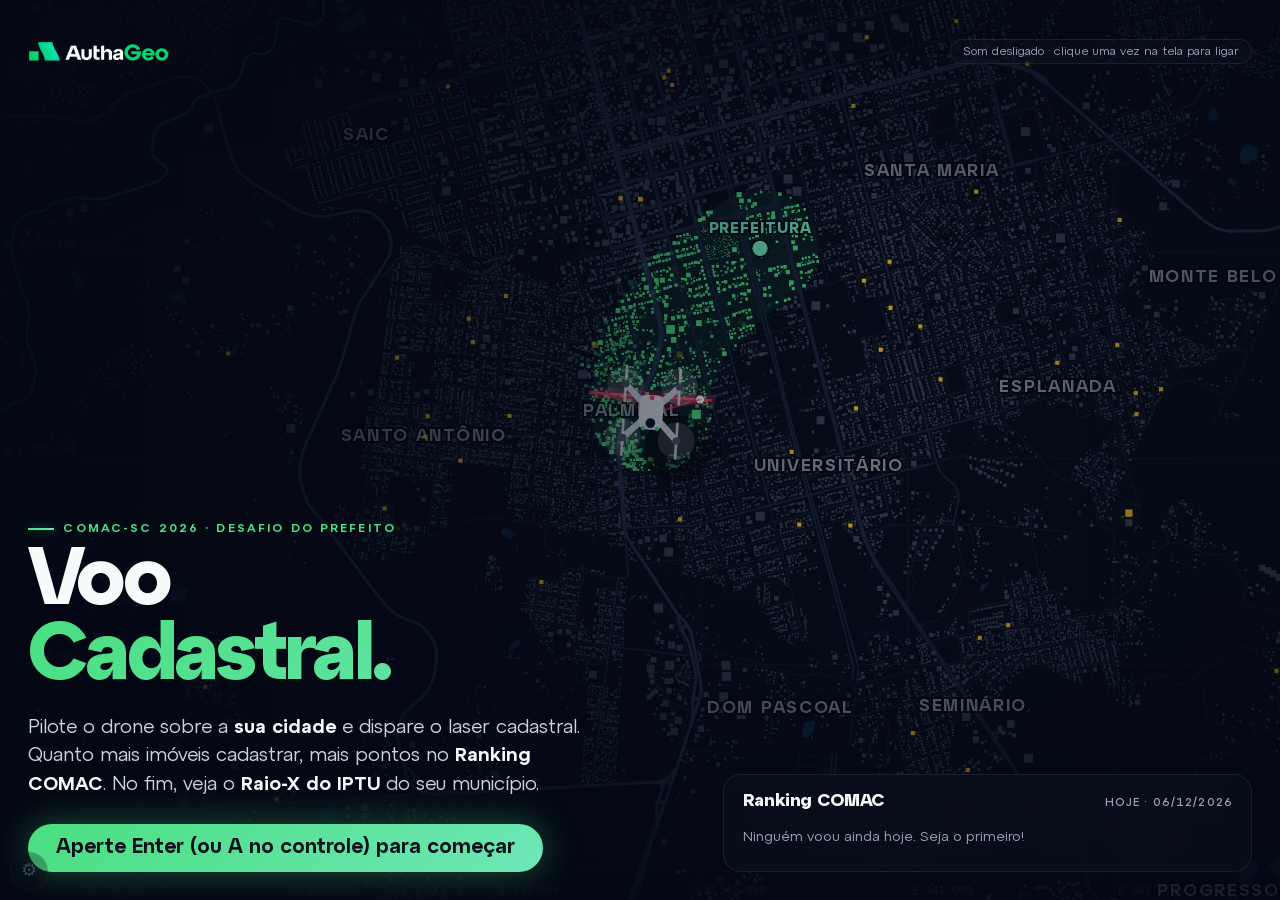
==== commit 05dab524: "Site: v1 na raiz (como publicada em 30/10, commit 41ae177) e v2 em /v2/ (commit c4c074c) Co-Authored" ====
--- a/index.html
+++ b/index.html
@@ -43,24 +43,24 @@
 <!-- 3. HUD do voo -->
 <div id="hud">
   <div class="hud-topo">
-    <!-- na TV são 3 cartões; no celular viram um painel só (ver "HUD compacto" no estilo.css) -->
     <div class="hud-bloco hud-esq">
+      <div class="hud-marca"><img src="marca/authageo-branco.png" alt="Autha-Geo"><span>voo cadastral</span></div>
       <div id="hud-cidade">—</div>
       <div id="hud-bairro"></div>
-      <div class="hud-rot rot-imoveis">imóveis cadastrados</div>
+      <div class="hud-rot">imóveis cadastrados</div>
       <div class="hud-num verde" id="hud-imoveis">0</div>
-      <div class="barra barra-pct"><i id="hud-pct-barra" style="width:0%"></i></div>
-      <div class="hud-rot rot-pct"><span id="hud-pct">0%</span><span class="so-largo"> da área de voo</span></div>
+      <div class="barra"><i id="hud-pct-barra" style="width:0%"></i></div>
+      <div class="hud-rot" id="hud-pct">0% da área de voo</div>
     </div>
     <div class="hud-bloco bateria" id="hud-bateria">
-      <div class="hud-rot rot-bateria">bateria</div>
+      <div class="hud-rot">bateria</div>
       <div class="hud-num" id="hud-tempo">60</div>
-      <div class="barra barra-bat"><i id="hud-bateria-barra"></i></div>
+      <div class="barra"><i id="hud-bateria-barra"></i></div>
     </div>
     <div class="hud-bloco hud-dir">
-      <div class="hud-rot rot-pontos">pontos</div>
+      <div class="hud-rot">pontos</div>
       <div class="hud-num" id="hud-pontos">0</div>
-      <div id="hud-combo">COMBO ×1</div>
+      <div id="hud-combo">COMBO ×2</div>
       <div id="hud-bonus"></div>
     </div>
   </div>
--- a/estilo.css
+++ b/estilo.css
@@ -132,32 +132,28 @@
 #hud { position: fixed; inset: 0; pointer-events: none; display: none; }
 #hud.ativo { display: block; }
 .hud-topo { position: absolute; top: calc(var(--u) * .8); left: calc(var(--u) * .8); right: calc(var(--u) * .8);
-  display: grid; grid-template-columns: 1fr auto 1fr; gap: var(--u); align-items: stretch; }
-.hud-bloco { background: rgba(3, 7, 18, .74); border: 1px solid var(--linha); border-radius: 16px; padding: .6em 1em .7em; backdrop-filter: blur(6px); }
-/* os dois cartões laterais têm a mesma largura e a mesma altura; a bateria fica no meio */
-.hud-esq, .hud-dir { display: flex; flex-direction: column; width: calc(var(--u) * 16); }
+  display: grid; grid-template-columns: 1fr auto 1fr; gap: var(--u); align-items: start; }
+.hud-bloco { background: rgba(3, 7, 18, .74); border: 1px solid var(--linha); border-radius: 16px; padding: .55em .9em; backdrop-filter: blur(6px); }
+.hud-marca { display: flex; align-items: center; gap: .5em; font-size: max(11px, calc(var(--u) * .72)); letter-spacing: .14em; text-transform: uppercase; color: var(--cinza); font-weight: 600; margin-bottom: .25em; }
+.hud-marca img { height: 1.9em; }
 .hud-rot { font-size: max(11px, calc(var(--u) * .86)); color: var(--cinza); text-transform: uppercase; letter-spacing: .12em; font-weight: 600; }
 .hud-num { font-size: calc(var(--u) * 2.1); font-weight: 700; font-variant-numeric: tabular-nums; line-height: 1.05; letter-spacing: -.02em; }
-#hud-cidade { font-family: var(--display); font-size: calc(var(--u) * 1.4); font-weight: 700; letter-spacing: -.02em; line-height: 1.12; }
-.rot-imoveis { margin-top: .55em; }
+#hud-cidade { font-family: var(--display); font-size: calc(var(--u) * 1.3); font-weight: 700; letter-spacing: -.02em; }
 .hud-esq { justify-self: start; box-shadow: inset 2px 0 0 var(--verde); }
-.hud-dir { justify-self: end; align-items: flex-end; text-align: right; position: relative; }
-.bateria { justify-self: center; align-self: start; min-width: calc(var(--u) * 16); text-align: center; }
+.hud-dir { justify-self: end; text-align: right; }
+.bateria { justify-self: center; min-width: calc(var(--u) * 16); text-align: center; }
 .bateria .hud-num { font-size: calc(var(--u) * 3.1); }
-#hud-pontos { font-size: calc(var(--u) * 2.6); }
 .barra { height: calc(var(--u) * .6); border-radius: 99px; background: rgba(148,163,184,.16); overflow: hidden; margin-top: .35em; }
 .barra i { display: block; height: 100%; width: 100%; background: var(--grad); border-radius: 99px; transition: width .2s linear; box-shadow: 0 0 12px rgba(74,222,128,.5); }
 .bateria.baixa .barra i { background: var(--erro); box-shadow: 0 0 12px rgba(248,113,113,.6); }
 .bateria.baixa .hud-num { color: var(--erro); animation: piscar .5s infinite; }
 @keyframes piscar { 50% { opacity: .45; } }
-/* o combo fica sempre à vista (×1 apagado) para o jogador saber que ele existe */
-#hud-combo { margin-top: auto; padding-top: .3em; font-family: var(--display); font-size: calc(var(--u) * 1.3); font-weight: 700; color: var(--cinza2);
-  transition: color .2s, text-shadow .2s; }
-#hud-combo.on { color: var(--ouro); text-shadow: 0 0 16px rgba(251,191,36,.5); }
+#hud-combo { margin-top: .35em; font-family: var(--display); font-size: calc(var(--u) * 1.45); font-weight: 700; color: var(--ouro); opacity: 0; transition: opacity .2s;
+  text-shadow: 0 0 16px rgba(251,191,36,.5); }
+#hud-combo.on { opacity: 1; }
 #hud-combo.pop { animation: pop .45s ease-out; }
 @keyframes pop { 0% { transform: scale(1.6); } 100% { transform: scale(1); } }
-#hud-bonus { position: absolute; right: 0; top: calc(100% + .45em); white-space: nowrap; font-family: var(--display); font-weight: 700; font-size: calc(var(--u) * 1.05);
-  color: var(--ouro); opacity: 0; transition: opacity .25s; text-shadow: 0 2px 8px #030712, 0 0 2px #030712; }
+#hud-bonus { margin-top: .25em; font-family: var(--display); font-weight: 700; font-size: calc(var(--u) * 1.05); color: var(--ouro); opacity: 0; transition: opacity .25s; }
 #hud-bonus.on { opacity: 1; }
 .hud-baixo { position: absolute; left: calc(var(--u) * 3.6); bottom: calc(var(--u) * .8); }
 #hud-coord { font-family: Consolas, "Cascadia Mono", monospace; font-size: max(11px, calc(var(--u) * .78)); color: var(--cinza); background: rgba(3,7,18,.65);
@@ -306,12 +302,20 @@
   .inicio-meio, .fim, .grade-ficha { grid-template-columns: 1fr; }
   .titulo-jogo { font-size: calc(var(--u) * 4.4); }
   .marca img { height: calc(var(--u) * 2); }
-  #hud-ajuda { white-space: normal; text-align: center; width: 90vw; bottom: calc(var(--u) * 13 + 110px); font-size: calc(var(--u) * .95); }
-  #hud-msg { top: 27%; }
+  .hud-topo { grid-template-columns: 1fr 1fr; }
+  .bateria { grid-column: 1 / -1; grid-row: 1; justify-self: stretch; min-width: 0; }
+  .hud-num { font-size: calc(var(--u) * 1.7); }
+  .hud-marca { display: none; }
+  #minimapa { width: calc(var(--u) * 8); height: calc(var(--u) * 8); }
+  #hud-coord { display: none; }
+  #hud-ajuda { white-space: normal; text-align: center; width: 90vw; bottom: calc(var(--u) * 13 + 110px); }
+  .hud-logo { display: none; }
+  #hud-msg { top: 44%; }
   #abertura { top: 33%; }
   #abertura .a2 { font-size: calc(var(--u) * 3.4); }
   #abertura .a3 { font-size: calc(var(--u) * .95); }
-  .lista-cidades li { flex-direction: column; align-items: flex-start; justify-content: center; gap: .1em; }
+  #hud-msg .m1 { font-size: calc(var(--u) * 2); }
+  #hud-msg .m2 { font-size: calc(var(--u) * 1.1); }
   .bloco { grid-template-columns: 1fr; }
   .numeros { grid-template-columns: repeat(2, 1fr); }
   .som-aviso { display: none; }
@@ -326,52 +330,3 @@
     background: linear-gradient(0deg, rgba(3,7,18,.98) 70%, rgba(3,7,18,0)); justify-content: center; z-index: 2; }
   .fim > .botoes .btn-pri, .ficha .botoes .btn-pri { width: 100%; justify-content: center; }
 }
-
-/* ---------- HUD compacto: no celular (em pé ou deitado) os 3 cartões viram um painel só no topo ---------- */
-@media (max-aspect-ratio: 1/1), (max-width: 760px), (max-height: 520px) {
-  .hud-topo { top: max(8px, env(safe-area-inset-top)); left: 8px; right: 8px; gap: 1px 12px; align-items: center;
-    grid-template-columns: minmax(0, 1fr) auto minmax(0, 1fr);
-    grid-template-areas: "cidade tempo pontos" "bairro bbar rotp" "imov imov combo" "pbar pbar combo";
-    background: rgba(3, 7, 18, .8); border: 1px solid var(--linha); border-radius: 16px; padding: 8px 12px 10px;
-    backdrop-filter: blur(6px); box-shadow: inset 2px 0 0 var(--verde); }
-  .hud-esq, .bateria, .hud-dir { display: contents; }
-  .rot-imoveis, .rot-bateria, .so-largo, .hud-baixo { display: none; }
-  #hud-cidade { grid-area: cidade; font-size: calc(var(--u) * 1.15); white-space: nowrap; overflow: hidden; text-overflow: ellipsis; }
-  #hud-bairro { grid-area: bairro; margin: 0; font-size: max(11px, calc(var(--u) * .8)); white-space: nowrap; overflow: hidden; text-overflow: ellipsis; }
-  #hud-imoveis { grid-area: imov; justify-self: start; margin-top: 4px; font-size: calc(var(--u) * 1.15); }
-  #hud-imoveis::after { content: " imóveis"; font-family: var(--texto); font-size: .7em; font-weight: 600; color: var(--cinza); letter-spacing: 0; }
-  .barra-pct { grid-area: pbar; height: 5px; margin-top: 3px; }
-  .rot-pct { grid-area: imov; justify-self: end; align-self: end; color: var(--verde); }
-  #hud-tempo { grid-area: tempo; font-size: calc(var(--u) * 2.5); line-height: 1; text-align: center; }
-  .barra-bat { grid-area: bbar; width: calc(var(--u) * 4.5); height: 5px; justify-self: center; margin: 2px 0 0; }
-  #hud-pontos { grid-area: pontos; justify-self: end; font-size: calc(var(--u) * 1.15); }
-  .rot-pontos { grid-area: rotp; justify-self: end; }
-  #hud-combo { grid-area: combo; justify-self: end; align-self: end; margin: 0; padding: 0; font-size: calc(var(--u) * 1); }
-  #hud-bonus { right: 4px; top: calc(100% + 6px); font-size: calc(var(--u) * .95); }
-  #minimapa { width: calc(var(--u) * 7.5); height: calc(var(--u) * 7.5); border-radius: 12px; }
-  #hud-msg .m1 { font-size: calc(var(--u) * 2); }
-  #hud-msg .m2 { font-size: calc(var(--u) * 1.05); }
-}
-
-/* ---------- celular deitado (tela baixa): tudo menor, botão principal sempre à vista ---------- */
-@media (max-height: 520px) and (min-aspect-ratio: 1/1) {
-  :root { --u: clamp(9.5px, 2.2vh + .25vw, 14px); }
-  .tela { padding: calc(var(--u) * 1.2) calc(var(--u) * 1.8); }
-  .hud-topo { right: auto; width: min(440px, 56vw); }
-  #hud-msg { top: 33%; }
-  #abertura { top: 31%; }
-  #abertura .a2 { font-size: calc(var(--u) * 3.6); }
-  #contagem { font-size: calc(var(--u) * 7); }
-  #hud-ajuda { bottom: 8px; font-size: calc(var(--u) * .95); white-space: normal; max-width: 60vw; text-align: center; }
-  #btn-turbo { width: 72px; height: 72px; right: 12px; bottom: calc(var(--u) * 7.5 + 22px); font-size: 13px; }
-  .titulo-jogo { font-size: calc(var(--u) * 4.6); }
-  .fim h1 { font-size: calc(var(--u) * 2.6); }
-  .som-aviso { display: none; }
-  #btn-equipe { left: auto; right: 10px; top: 10px; bottom: auto; }
-  #tela-cidade { padding-top: 3vh; }
-  .btn { min-height: 44px; }
-  .chips button { min-height: 40px; }
-  .campo input { min-height: 44px; font-size: 16px; }
-  .fim > .botoes, .ficha .botoes { position: sticky; bottom: calc(var(--u) * -1.2); margin: 0 calc(var(--u) * -1.8) calc(var(--u) * -1.2);
-    padding: calc(var(--u) * .8) calc(var(--u) * 1.8) var(--u); background: linear-gradient(0deg, rgba(3,7,18,.98) 70%, rgba(3,7,18,0)); z-index: 2; }
-}
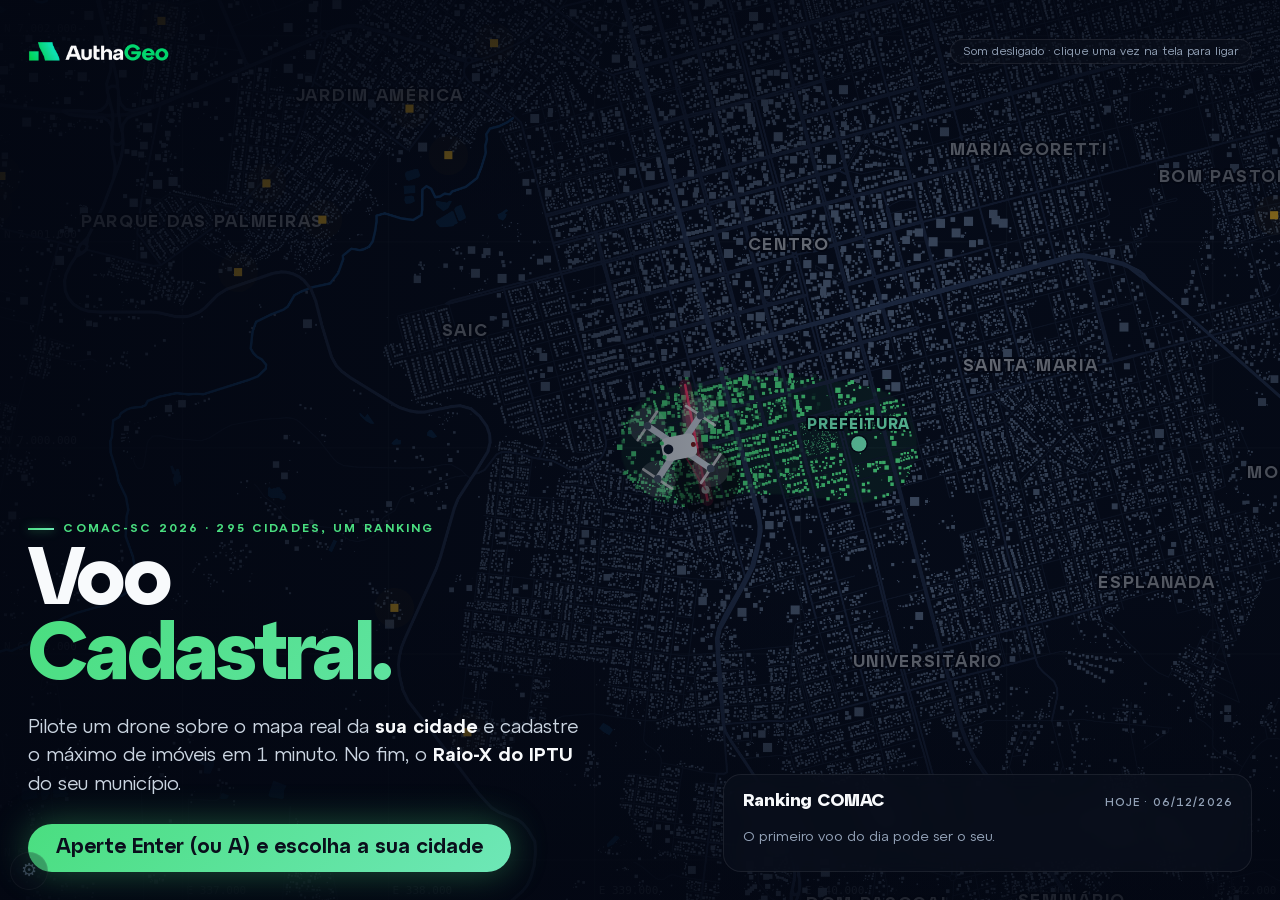
==== commit 28f75650: "v3: reta final, seta-guia, pontuação justa entre cidades e textos novos Game design: - Reta final no" ====
--- a/index.html
+++ b/index.html
@@ -19,9 +19,9 @@
   </div>
   <div class="inicio-meio">
     <div>
-      <div class="sobre">COMAC-SC 2026 · desafio do prefeito</div>
+      <div class="sobre">COMAC-SC 2026 · 295 cidades, um ranking</div>
       <h1 class="titulo-jogo">Voo<span class="grad">Cadastral.</span></h1>
-      <p class="sub-jogo">Pilote o drone sobre a <b>sua cidade</b> e dispare o laser cadastral. Quanto mais imóveis cadastrar, mais pontos no <b>Ranking COMAC</b>. No fim, veja o <b>Raio-X do IPTU</b> do seu município.</p>
+      <p class="sub-jogo">Pilote um drone sobre o mapa real da <b>sua cidade</b> e cadastre o máximo de imóveis em 1 minuto. No fim, o <b>Raio-X do IPTU</b> do seu município.</p>
       <div class="cta" id="cta-inicio">Aperte A para começar</div>
       <div class="premio" id="premio-inicio"></div>
     </div>
@@ -43,24 +43,24 @@
 <!-- 3. HUD do voo -->
 <div id="hud">
   <div class="hud-topo">
+    <!-- na TV são 3 cartões; no celular viram um painel só (ver "HUD compacto" no estilo.css) -->
     <div class="hud-bloco hud-esq">
-      <div class="hud-marca"><img src="marca/authageo-branco.png" alt="Autha-Geo"><span>voo cadastral</span></div>
       <div id="hud-cidade">—</div>
       <div id="hud-bairro"></div>
-      <div class="hud-rot">imóveis cadastrados</div>
+      <div class="hud-rot rot-imoveis">imóveis cadastrados</div>
       <div class="hud-num verde" id="hud-imoveis">0</div>
-      <div class="barra"><i id="hud-pct-barra" style="width:0%"></i></div>
-      <div class="hud-rot" id="hud-pct">0% da área de voo</div>
+      <div class="barra barra-pct"><i id="hud-pct-barra" style="width:0%"></i></div>
+      <div class="hud-rot rot-pct"><span id="hud-pct">0%</span><span class="so-largo"> da área de voo</span></div>
     </div>
     <div class="hud-bloco bateria" id="hud-bateria">
-      <div class="hud-rot">bateria</div>
+      <div class="hud-rot rot-bateria">bateria</div>
       <div class="hud-num" id="hud-tempo">60</div>
-      <div class="barra"><i id="hud-bateria-barra"></i></div>
+      <div class="barra barra-bat"><i id="hud-bateria-barra"></i></div>
     </div>
     <div class="hud-bloco hud-dir">
-      <div class="hud-rot">pontos</div>
+      <div class="hud-rot rot-pontos">pontos</div>
       <div class="hud-num" id="hud-pontos">0</div>
-      <div id="hud-combo">COMBO ×2</div>
+      <div id="hud-combo">COMBO ×1</div>
       <div id="hud-bonus"></div>
     </div>
   </div>
@@ -88,14 +88,15 @@
     <div class="marca peq"><img src="marca/authageo-branco.png" alt="Autha-Geo"></div>
     <div>
       <div class="sobre">Resultado do voo</div>
-      <h1 id="fim-titulo">Missão cumprida!</h1>
+      <div class="estrelas" id="fim-estrelas"></div>
+      <h1 id="fim-titulo">Belo voo!</h1>
       <p class="resumo" id="fim-resumo"></p>
       <p class="piada" id="fim-piada"></p>
       <div class="placar" id="fim-placar"></div>
     </div>
     <div class="cartao-iptu" id="fim-iptu"></div>
     <div class="botoes">
-      <button class="btn btn-pri" data-acao="ficha">Receber o Raio-X no WhatsApp e entrar no ranking <span class="tecla">A</span></button>
+      <button class="btn btn-pri" data-acao="ficha">Receber o Raio-X no WhatsApp <span class="tecla">A</span></button>
       <button class="btn" data-acao="de-novo">Voar de novo <span class="tecla">Y</span></button>
       <button class="btn" data-acao="outra-cidade">Outra cidade <span class="tecla">X</span></button>
     </div>
@@ -107,27 +108,27 @@
   <form class="ficha" id="ficha" autocomplete="off" onsubmit="return false">
     <div class="marca peq"><img src="marca/authageo-branco.png" alt="Autha-Geo"></div>
     <div class="filete"></div>
-    <div class="sobre">Passo final</div>
-    <h2>Ranking COMAC + relatório do IPTU</h2>
+    <div class="sobre">Último passo · 30 segundos</div>
+    <h2>Receba o Raio-X da sua cidade no WhatsApp</h2>
     <p class="sub" id="ficha-sub"></p>
-    <p class="dica-contatos">Quem cuida do IPTU e das obras na prefeitura? Mandamos o Raio-X para eles também.</p>
+    <p class="dica-contatos">Indique quem cuida do IPTU e das obras: o relatório chega pronto para eles também.</p>
     <div class="grade-ficha">
-      <div class="campo" id="c-nome"><label>Nome (aparece no ranking) *</label><input id="f-nome" maxlength="40"></div>
+      <div class="campo" id="c-nome"><label>Seu nome (aparece no ranking) *</label><input id="f-nome" maxlength="40" placeholder="Nome e sobrenome"></div>
       <div class="campo" id="c-whats"><label>WhatsApp * <small>com DDD</small></label><input id="f-whats" inputmode="tel" placeholder="(49) 99999-9999"></div>
       <div class="cheia"><span class="grupo-titulo">Cargo</span><div class="chips" id="f-cargo"></div></div>
-      <div class="bloco"><span class="grupo-titulo">Contato do setor de tributos</span>
+      <div class="bloco"><span class="grupo-titulo">Recebe também: setor de tributos</span>
         <div class="campo"><input id="f-trib-nome" placeholder="Nome"></div>
         <div class="campo"><input id="f-trib-whats" placeholder="WhatsApp" inputmode="tel"></div></div>
-      <div class="bloco"><span class="grupo-titulo">Contato do engenheiro</span>
+      <div class="bloco"><span class="grupo-titulo">Recebe também: engenharia e obras</span>
         <div class="campo"><input id="f-eng-nome" placeholder="Nome"></div>
         <div class="campo"><input id="f-eng-whats" placeholder="WhatsApp" inputmode="tel"></div></div>
-      <div class="cheia"><span class="grupo-titulo">Quer conversar sobre o cadastro da sua cidade?</span><div class="chips" id="f-interesse"></div></div>
+      <div class="cheia"><span class="grupo-titulo">Quando podemos mostrar o diagnóstico do cadastro?</span><div class="chips" id="f-interesse"></div></div>
       <label class="consent" id="c-consent"><input type="checkbox" id="f-consent">
-        <span>Autorizo a Autha a me enviar o relatório e a entrar em contato comigo e com os contatos acima sobre o Autha-Geo. Os dados ficam só com a Autha. *</span></label>
+        <span>Autorizo a Autha-Geo a me enviar o relatório por WhatsApp e a falar sobre o cadastro da prefeitura comigo e com os contatos que indiquei. Os dados ficam só com a Autha-Geo; posso pedir a exclusão quando quiser. *</span></label>
     </div>
     <div id="ficha-erro"></div>
     <div class="botoes">
-      <button class="btn btn-pri" data-acao="salvar-ficha">Salvar e ver o ranking <span class="tecla">Enter</span></button>
+      <button class="btn btn-pri" data-acao="salvar-ficha">Receber o relatório e ver o ranking <span class="tecla">Enter</span></button>
       <button class="btn" data-acao="voltar-fim">Voltar <span class="tecla">Esc</span></button>
     </div>
   </form>
--- a/estilo.css
+++ b/estilo.css
@@ -132,28 +132,32 @@
 #hud { position: fixed; inset: 0; pointer-events: none; display: none; }
 #hud.ativo { display: block; }
 .hud-topo { position: absolute; top: calc(var(--u) * .8); left: calc(var(--u) * .8); right: calc(var(--u) * .8);
-  display: grid; grid-template-columns: 1fr auto 1fr; gap: var(--u); align-items: start; }
-.hud-bloco { background: rgba(3, 7, 18, .74); border: 1px solid var(--linha); border-radius: 16px; padding: .55em .9em; backdrop-filter: blur(6px); }
-.hud-marca { display: flex; align-items: center; gap: .5em; font-size: max(11px, calc(var(--u) * .72)); letter-spacing: .14em; text-transform: uppercase; color: var(--cinza); font-weight: 600; margin-bottom: .25em; }
-.hud-marca img { height: 1.9em; }
+  display: grid; grid-template-columns: 1fr auto 1fr; gap: var(--u); align-items: stretch; }
+.hud-bloco { background: rgba(3, 7, 18, .74); border: 1px solid var(--linha); border-radius: 16px; padding: .6em 1em .7em; backdrop-filter: blur(6px); }
+/* os dois cartões laterais têm a mesma largura e a mesma altura; a bateria fica no meio */
+.hud-esq, .hud-dir { display: flex; flex-direction: column; width: calc(var(--u) * 16); }
 .hud-rot { font-size: max(11px, calc(var(--u) * .86)); color: var(--cinza); text-transform: uppercase; letter-spacing: .12em; font-weight: 600; }
 .hud-num { font-size: calc(var(--u) * 2.1); font-weight: 700; font-variant-numeric: tabular-nums; line-height: 1.05; letter-spacing: -.02em; }
-#hud-cidade { font-family: var(--display); font-size: calc(var(--u) * 1.3); font-weight: 700; letter-spacing: -.02em; }
+#hud-cidade { font-family: var(--display); font-size: calc(var(--u) * 1.4); font-weight: 700; letter-spacing: -.02em; line-height: 1.12; }
+.rot-imoveis { margin-top: .55em; }
 .hud-esq { justify-self: start; box-shadow: inset 2px 0 0 var(--verde); }
-.hud-dir { justify-self: end; text-align: right; }
-.bateria { justify-self: center; min-width: calc(var(--u) * 16); text-align: center; }
+.hud-dir { justify-self: end; align-items: flex-end; text-align: right; position: relative; }
+.bateria { justify-self: center; align-self: start; min-width: calc(var(--u) * 16); text-align: center; }
 .bateria .hud-num { font-size: calc(var(--u) * 3.1); }
+#hud-pontos { font-size: calc(var(--u) * 2.6); }
 .barra { height: calc(var(--u) * .6); border-radius: 99px; background: rgba(148,163,184,.16); overflow: hidden; margin-top: .35em; }
 .barra i { display: block; height: 100%; width: 100%; background: var(--grad); border-radius: 99px; transition: width .2s linear; box-shadow: 0 0 12px rgba(74,222,128,.5); }
 .bateria.baixa .barra i { background: var(--erro); box-shadow: 0 0 12px rgba(248,113,113,.6); }
 .bateria.baixa .hud-num { color: var(--erro); animation: piscar .5s infinite; }
 @keyframes piscar { 50% { opacity: .45; } }
-#hud-combo { margin-top: .35em; font-family: var(--display); font-size: calc(var(--u) * 1.45); font-weight: 700; color: var(--ouro); opacity: 0; transition: opacity .2s;
-  text-shadow: 0 0 16px rgba(251,191,36,.5); }
-#hud-combo.on { opacity: 1; }
+/* o combo fica sempre à vista (×1 apagado) para o jogador saber que ele existe */
+#hud-combo { margin-top: auto; padding-top: .3em; font-family: var(--display); font-size: calc(var(--u) * 1.3); font-weight: 700; color: var(--cinza2);
+  transition: color .2s, text-shadow .2s; }
+#hud-combo.on { color: var(--ouro); text-shadow: 0 0 16px rgba(251,191,36,.5); }
 #hud-combo.pop { animation: pop .45s ease-out; }
 @keyframes pop { 0% { transform: scale(1.6); } 100% { transform: scale(1); } }
-#hud-bonus { margin-top: .25em; font-family: var(--display); font-weight: 700; font-size: calc(var(--u) * 1.05); color: var(--ouro); opacity: 0; transition: opacity .25s; }
+#hud-bonus { position: absolute; right: 0; top: calc(100% + .45em); white-space: nowrap; font-family: var(--display); font-weight: 700; font-size: calc(var(--u) * 1.05);
+  color: var(--ouro); opacity: 0; transition: opacity .25s; text-shadow: 0 2px 8px #030712, 0 0 2px #030712; }
 #hud-bonus.on { opacity: 1; }
 .hud-baixo { position: absolute; left: calc(var(--u) * 3.6); bottom: calc(var(--u) * .8); }
 #hud-coord { font-family: Consolas, "Cascadia Mono", monospace; font-size: max(11px, calc(var(--u) * .78)); color: var(--cinza); background: rgba(3,7,18,.65);
@@ -169,13 +173,17 @@
 #hud-msg .m3 { display: inline-block; margin-top: .6em; font-family: var(--display); font-size: calc(var(--u) * 1.15); font-weight: 700; color: var(--sobre-verde); background: var(--grad);
   padding: .25em .9em; border-radius: 99px; box-shadow: var(--brilho); }
 #hud-msg .m3:empty { display: none; }
-#hud-ajuda { position: absolute; left: 50%; bottom: 14%; transform: translateX(-50%); font-size: calc(var(--u) * 1.1); font-weight: 500;
+#hud-ajuda { position: absolute; left: 50%; bottom: 6%; transform: translateX(-50%); font-size: calc(var(--u) * 1.1); font-weight: 500;
   background: rgba(3,7,18,.82); padding: .55em 1.2em; border-radius: 99px; border: 1px solid var(--linha-verde); transition: opacity .5s; white-space: nowrap; }
 #hud-ajuda.some { opacity: 0; }
 #contagem { position: absolute; inset: 0; display: flex; align-items: center; justify-content: center; font-family: var(--display); font-size: calc(var(--u) * 10);
   font-weight: 700; letter-spacing: -.04em; color: var(--verde); text-shadow: 0 0 50px rgba(74,222,128,.6); }
 #hud-bairro { font-size: max(11px, calc(var(--u) * .95)); font-weight: 600; color: var(--menta); margin: .05em 0 .4em; }
 #hud-bairro:empty { display: none; }
+/* reta final: borda vermelha pulsando e a contagem de 5 a 1 gigante e translúcida */
+body.reta-final #hud::after { content: ""; position: fixed; inset: 0; pointer-events: none; box-shadow: inset 0 0 calc(var(--u) * 7) rgba(248,113,113,.5);
+  animation: piscar .5s infinite; }
+body.reta-final #contagem { opacity: .35; color: var(--ouro); text-shadow: 0 0 40px rgba(251,191,36,.5); }
 /* abertura: a cidade inteira vista do alto, com o nome, antes do 3-2-1 */
 #abertura { position: absolute; left: 50%; top: 29%; transform: translate(-50%, -50%) scale(.96); text-align: center; opacity: 0; transition: opacity .45s, transform .45s;
   text-shadow: 0 2px 14px #030712, 0 0 3px #030712; width: 92vw; }
@@ -207,9 +215,22 @@
 .fim .resumo { font-size: calc(var(--u) * 1.45); margin: calc(var(--u) * .8) 0 calc(var(--u) * .6); line-height: 1.35; }
 .fim .piada { color: var(--cinza); font-size: calc(var(--u) * 1); margin: 0 0 var(--u); line-height: 1.5; }
 .placar { display: grid; grid-template-columns: repeat(2, 1fr); gap: var(--u); }
-.placar div { background: var(--painel); border: 1px solid var(--linha); border-radius: 14px; padding: calc(var(--u) * .9) var(--u); box-shadow: inset 2px 0 0 var(--verde); }
+.placar > div { background: var(--painel); border: 1px solid var(--linha); border-radius: 14px; padding: calc(var(--u) * .9) var(--u); box-shadow: inset 2px 0 0 var(--verde); }
 .placar b { display: block; font-size: calc(var(--u) * 2.3); font-weight: 700; letter-spacing: -.03em; color: var(--verde); font-variant-numeric: tabular-nums; line-height: 1.1; }
 .placar span { color: var(--cinza); font-size: max(11px, calc(var(--u) * .85)); text-transform: uppercase; letter-spacing: .1em; font-weight: 600; }
+/* "Você mapeou X% do município": o número que conversa com o Raio-X do IPTU ao lado */
+.placar .mapeou { grid-column: 1 / -1; border-color: var(--linha-verde); box-shadow: inset 2px 0 0 var(--verde), 0 0 50px -24px rgba(74,222,128,.6); }
+.placar .mapeou b { font-size: calc(var(--u) * 3.2); margin: .05em 0; }
+.placar .mapeou span { text-transform: none; letter-spacing: 0; font-size: calc(var(--u) * 1.05); color: #cbd5e1; }
+.placar .mapeou span:first-child { text-transform: uppercase; letter-spacing: .1em; font-size: max(11px, calc(var(--u) * .85)); color: var(--cinza); }
+.placar .mapeou .barra { margin-top: .6em; }
+.placar .rival { grid-column: 1 / -1; box-shadow: inset 2px 0 0 var(--ouro); font-size: calc(var(--u) * 1.02); color: #cbd5e1; line-height: 1.4; }
+.placar .rival b { display: inline; font-size: 1em; color: var(--ouro); letter-spacing: 0; }
+/* estrelas do resultado: acendem uma a uma */
+.estrelas { display: flex; gap: .15em; margin-top: calc(var(--u) * .5); font-size: calc(var(--u) * 2.4); line-height: 1; }
+.estrelas i { font-style: normal; color: rgba(148,163,184,.25); }
+.estrelas i.on { color: var(--ouro); text-shadow: 0 0 18px rgba(251,191,36,.55); animation: estrela .5s cubic-bezier(.3,1.6,.5,1) both; animation-delay: calc(.45s + var(--i) * .3s); }
+@keyframes estrela { 0% { transform: scale(0) rotate(-40deg); opacity: 0; } 100% { transform: scale(1); opacity: 1; } }
 .cartao-iptu { background: linear-gradient(160deg, rgba(15,23,42,.95), rgba(10,15,28,.95) 60%); border: 1px solid var(--linha-verde); border-radius: var(--raio);
   padding: calc(var(--u) * 1.4); box-shadow: 0 0 60px -20px rgba(74,222,128,.25); align-self: start; }
 .cartao-iptu .chip { font-size: max(11px, calc(var(--u) * .8)); font-weight: 600; letter-spacing: .18em; color: var(--verde); display: inline-flex; align-items: center; gap: .6em; }
@@ -221,11 +242,15 @@
 .ganho .valor { font-size: calc(var(--u) * 2.3); font-weight: 700; letter-spacing: -.03em; line-height: 1.1;
   background: var(--grad); -webkit-background-clip: text; background-clip: text; color: transparent; }
 .ganho p { margin: .4em 0 0; font-size: calc(var(--u) * 1); color: #cbd5e1; line-height: 1.5; }
+.ganho .ganho-rot { margin: 0 0 .2em; font-family: var(--display); font-weight: 600; font-size: calc(var(--u) * 1.1); color: var(--branco); }
 .ganho p b { color: var(--branco); }
 .nota { font-size: max(11px, calc(var(--u) * .8)); color: var(--cinza2); margin-top: var(--u); line-height: 1.5; }
 .cib { margin-top: var(--u); padding: .6em .9em; border-radius: 12px; background: rgba(74,222,128,.08); border: 1px solid var(--linha-verde);
   font-family: var(--display); font-weight: 600; font-size: calc(var(--u) * 1.15); color: var(--branco); }
 .dica-contatos { font-family: var(--display); font-weight: 600; font-size: calc(var(--u) * 1.1); color: var(--menta); margin: 0; }
+.final .passe { display: block; margin-top: .9em; font-family: var(--display); font-weight: 600; color: var(--menta); }
+.ja-voaram { margin: .7em 0 0; padding-top: .6em; border-top: 1px solid var(--linha); color: var(--cinza); font-size: calc(var(--u) * .95); line-height: 1.4; }
+.ja-voaram b { color: var(--branco); }
 .final .proximo { display: block; margin-top: .8em; padding: .8em 1em; border-radius: 14px; background: var(--painel); border: 1px solid var(--linha-verde); text-align: left; font-size: .92em; }
 .caso { margin: var(--u) 0 0; padding: .7em .9em; border-radius: 12px; background: rgba(255,255,255,.03); border: 1px solid var(--linha);
   font-size: calc(var(--u) * .98); line-height: 1.5; color: #cbd5e1; }
@@ -302,20 +327,18 @@
   .inicio-meio, .fim, .grade-ficha { grid-template-columns: 1fr; }
   .titulo-jogo { font-size: calc(var(--u) * 4.4); }
   .marca img { height: calc(var(--u) * 2); }
-  .hud-topo { grid-template-columns: 1fr 1fr; }
-  .bateria { grid-column: 1 / -1; grid-row: 1; justify-self: stretch; min-width: 0; }
-  .hud-num { font-size: calc(var(--u) * 1.7); }
-  .hud-marca { display: none; }
-  #minimapa { width: calc(var(--u) * 8); height: calc(var(--u) * 8); }
-  #hud-coord { display: none; }
-  #hud-ajuda { white-space: normal; text-align: center; width: 90vw; bottom: calc(var(--u) * 13 + 110px); }
-  .hud-logo { display: none; }
-  #hud-msg { top: 44%; }
+  #hud-ajuda { white-space: normal; text-align: center; width: 90vw; bottom: calc(var(--u) * 13 + 110px); font-size: calc(var(--u) * .95); }
+  #hud-msg { top: 27%; }
   #abertura { top: 33%; }
   #abertura .a2 { font-size: calc(var(--u) * 3.4); }
   #abertura .a3 { font-size: calc(var(--u) * .95); }
-  #hud-msg .m1 { font-size: calc(var(--u) * 2); }
-  #hud-msg .m2 { font-size: calc(var(--u) * 1.1); }
+  .lista-cidades li { flex-direction: column; align-items: flex-start; justify-content: center; gap: .1em; }
+  /* resultado no celular: o "arrecadaria R$ ..." precisa aparecer logo, sem muita rolagem */
+  #fim-piada, .cartao-iptu h2 { display: none; }
+  .fim h1 { font-size: calc(var(--u) * 2.6); }
+  .placar > div { padding: calc(var(--u) * .7) calc(var(--u) * .85); }
+  .placar b { font-size: calc(var(--u) * 1.8); }
+  .placar .mapeou b { font-size: calc(var(--u) * 2.6); }
   .bloco { grid-template-columns: 1fr; }
   .numeros { grid-template-columns: repeat(2, 1fr); }
   .som-aviso { display: none; }
@@ -330,3 +353,52 @@
     background: linear-gradient(0deg, rgba(3,7,18,.98) 70%, rgba(3,7,18,0)); justify-content: center; z-index: 2; }
   .fim > .botoes .btn-pri, .ficha .botoes .btn-pri { width: 100%; justify-content: center; }
 }
+
+/* ---------- HUD compacto: no celular (em pé ou deitado) os 3 cartões viram um painel só no topo ---------- */
+@media (max-aspect-ratio: 1/1), (max-width: 760px), (max-height: 520px) {
+  .hud-topo { top: max(8px, env(safe-area-inset-top)); left: 8px; right: 8px; gap: 1px 12px; align-items: center;
+    grid-template-columns: minmax(0, 1fr) auto minmax(0, 1fr);
+    grid-template-areas: "cidade tempo pontos" "bairro bbar rotp" "imov imov combo" "pbar pbar combo";
+    background: rgba(3, 7, 18, .8); border: 1px solid var(--linha); border-radius: 16px; padding: 8px 12px 10px;
+    backdrop-filter: blur(6px); box-shadow: inset 2px 0 0 var(--verde); }
+  .hud-esq, .bateria, .hud-dir { display: contents; }
+  .rot-imoveis, .rot-bateria, .so-largo, .hud-baixo { display: none; }
+  #hud-cidade { grid-area: cidade; font-size: calc(var(--u) * 1.15); white-space: nowrap; overflow: hidden; text-overflow: ellipsis; }
+  #hud-bairro { grid-area: bairro; margin: 0; font-size: max(11px, calc(var(--u) * .8)); white-space: nowrap; overflow: hidden; text-overflow: ellipsis; }
+  #hud-imoveis { grid-area: imov; justify-self: start; margin-top: 4px; font-size: calc(var(--u) * 1.15); }
+  #hud-imoveis::after { content: " imóveis"; font-family: var(--texto); font-size: .7em; font-weight: 600; color: var(--cinza); letter-spacing: 0; }
+  .barra-pct { grid-area: pbar; height: 5px; margin-top: 3px; }
+  .rot-pct { grid-area: imov; justify-self: end; align-self: end; color: var(--verde); }
+  #hud-tempo { grid-area: tempo; font-size: calc(var(--u) * 2.5); line-height: 1; text-align: center; }
+  .barra-bat { grid-area: bbar; width: calc(var(--u) * 4.5); height: 5px; justify-self: center; margin: 2px 0 0; }
+  #hud-pontos { grid-area: pontos; justify-self: end; font-size: calc(var(--u) * 1.15); }
+  .rot-pontos { grid-area: rotp; justify-self: end; }
+  #hud-combo { grid-area: combo; justify-self: end; align-self: end; margin: 0; padding: 0; font-size: calc(var(--u) * 1); }
+  #hud-bonus { right: 4px; top: calc(100% + 6px); font-size: calc(var(--u) * .95); }
+  #minimapa { width: calc(var(--u) * 7.5); height: calc(var(--u) * 7.5); border-radius: 12px; }
+  #hud-msg .m1 { font-size: calc(var(--u) * 2); }
+  #hud-msg .m2 { font-size: calc(var(--u) * 1.05); }
+}
+
+/* ---------- celular deitado (tela baixa): tudo menor, botão principal sempre à vista ---------- */
+@media (max-height: 520px) and (min-aspect-ratio: 1/1) {
+  :root { --u: clamp(9.5px, 2.2vh + .25vw, 14px); }
+  .tela { padding: calc(var(--u) * 1.2) calc(var(--u) * 1.8); }
+  .hud-topo { right: auto; width: min(440px, 56vw); }
+  #hud-msg { top: 33%; }
+  #abertura { top: 31%; }
+  #abertura .a2 { font-size: calc(var(--u) * 3.6); }
+  #contagem { font-size: calc(var(--u) * 7); }
+  #hud-ajuda { bottom: 8px; font-size: calc(var(--u) * .95); white-space: normal; max-width: 60vw; text-align: center; }
+  #btn-turbo { width: 72px; height: 72px; right: 12px; bottom: calc(var(--u) * 7.5 + 22px); font-size: 13px; }
+  .titulo-jogo { font-size: calc(var(--u) * 4.6); }
+  .fim h1 { font-size: calc(var(--u) * 2.6); }
+  .som-aviso { display: none; }
+  #btn-equipe { left: auto; right: 10px; top: 10px; bottom: auto; }
+  #tela-cidade { padding-top: 3vh; }
+  .btn { min-height: 44px; }
+  .chips button { min-height: 40px; }
+  .campo input { min-height: 44px; font-size: 16px; }
+  .fim > .botoes, .ficha .botoes { position: sticky; bottom: calc(var(--u) * -1.2); margin: 0 calc(var(--u) * -1.8) calc(var(--u) * -1.2);
+    padding: calc(var(--u) * .8) calc(var(--u) * 1.8) var(--u); background: linear-gradient(0deg, rgba(3,7,18,.98) 70%, rgba(3,7,18,0)); z-index: 2; }
+}
